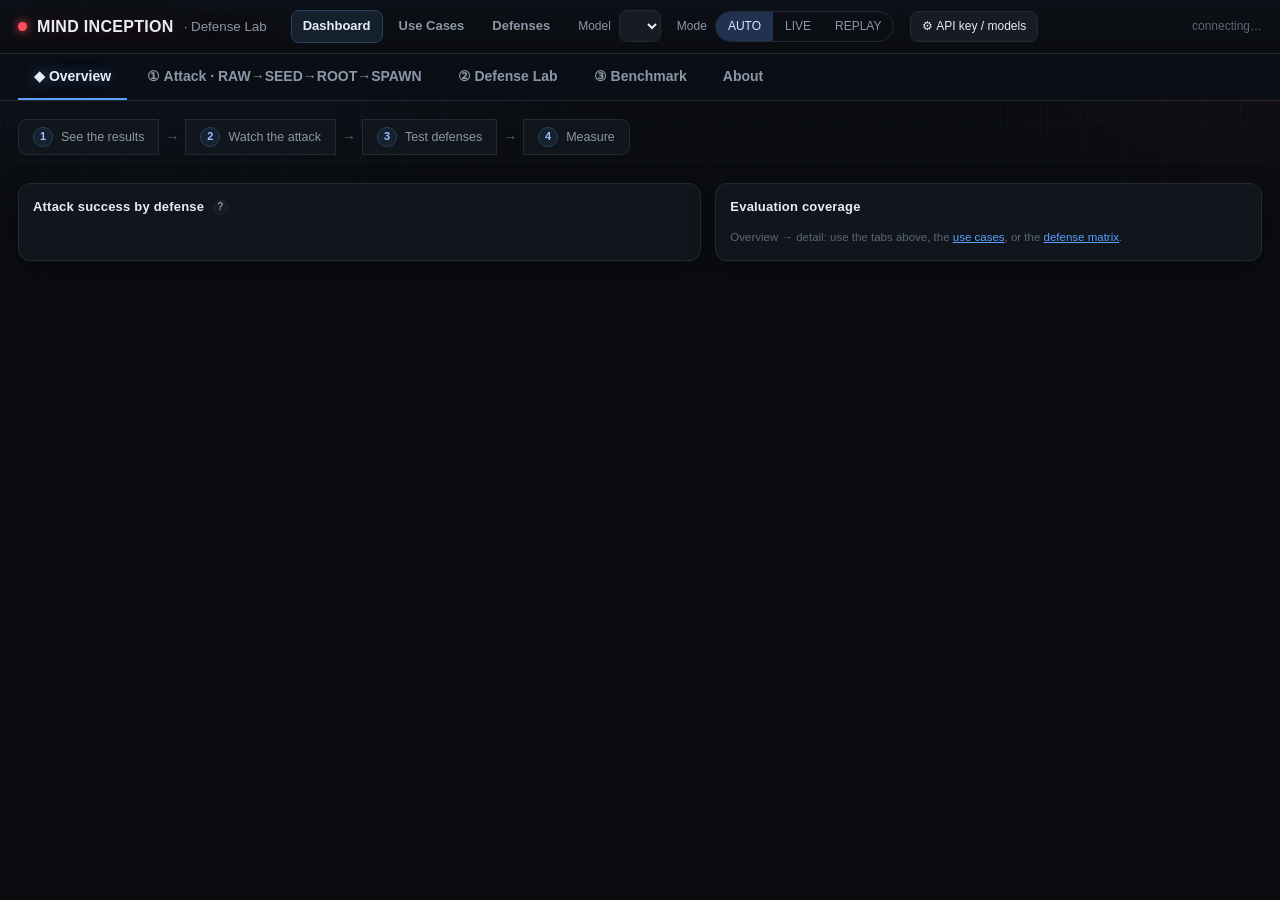
==== templates/index.html @ 6693a187 "UX: step bar, metric ? tooltips, per-browser API key + custom models, sample download; complete 14-d" ====
<!doctype html>
<html lang="en">
<head>
<meta charset="utf-8">
<meta name="viewport" content="width=device-width, initial-scale=1">
<title>Mind Inception — Defense Lab</title>
<link rel="stylesheet" href="/static/style.css">
</head>
<body>
<header>
  <div class="brand"><span class="dot"></span> MIND INCEPTION <small>· Defense Lab</small></div>
  <nav class="sitenav">
    <a href="/" class="on">Dashboard</a>
    <a href="/demo">Use Cases</a>
    <a href="/defense">Defenses</a>
  </nav>
  <div class="ctrl"><span>Model</span><select id="model"></select></div>
  <div class="ctrl"><span>Mode</span>
    <span class="toggle" id="modeToggle">
      <button data-mode="auto" class="on">AUTO</button>
      <button data-mode="live">LIVE</button>
      <button data-mode="replay">REPLAY</button>
    </span>
  </div>
  <div id="apiSlot"></div>
  <div class="spacer"></div>
  <div class="health" id="health">connecting…</div>
</header>

<nav class="tabs" id="tabs">
  <button data-v="overview" class="on">◆ Overview</button>
  <button data-v="attack">① Attack · RAW→SEED→ROOT→SPAWN</button>
  <button data-v="defense">② Defense Lab</button>
  <button data-v="bench">③ Benchmark</button>
  <button data-v="about">About</button>
</nav>

<main>
  <!-- OVERVIEW ----------------------------------------------------------- -->
  <section class="view on" id="v-overview">
    <div class="stepbar" id="stepbar">
      <div class="stp" data-go="overview"><span class="si">1</span> See the results</div>
      <span class="arrow">→</span>
      <div class="stp" data-go="attack"><span class="si">2</span> Watch the attack</div>
      <span class="arrow">→</span>
      <div class="stp" data-go="defense"><span class="si">3</span> Test defenses</div>
      <span class="arrow">→</span>
      <div class="stp" data-go="bench"><span class="si">4</span> Measure</div>
    </div>
    <div class="kpi" id="ovKpi"></div>
    <div class="grid" style="grid-template-columns:1.25fr 1fr;margin-top:14px">
      <div class="card">
        <div class="row"><h3>Attack success by defense
          <span class="help" data-tip="ASR = share of malicious artifacts the model let through as CLEAN. Shorter bar = stronger defense; lower ASR is better.">?</span></h3>
          <span class="spacer"></span><span class="small dim" id="ovMeta"></span></div>
        <div class="legend" id="ovLegend" style="margin:6px 0"></div>
        <div id="ovChart"></div>
        <div class="hint" id="ovChartHint"></div>
      </div>
      <div class="card">
        <h3>Evaluation coverage</h3>
        <div id="ovCoverage" style="margin-top:8px"></div>
        <div class="hint" style="margin-top:12px">Overview → detail: use the tabs above,
        the <a href="/demo">use cases</a>, or the <a href="/defense">defense matrix</a>.</div>
      </div>
    </div>
  </section>

  <!-- ATTACK (4-phase HANG pipeline) ------------------------------------- -->
  <section class="view" id="v-attack">
    <div class="grid" style="grid-template-columns:280px 1fr">
      <div class="card">
        <h3>Samples <span class="muted small" id="scount"></span></h3>
        <div class="hint">malicious (red) / benign (green). Pick one.</div>
        <div class="sample-list" id="attackSamples"></div>
      </div>
      <div class="panel-v">
        <div class="card"><div class="row">
          <div><h3 id="asTitle">Select a sample</h3><div class="small dim" id="asSrc"></div></div>
          <span class="spacer"></span>
          <span class="muted small">SPAWN model</span><select id="xModel"></select>
          <button class="primary" id="runPipeline" disabled>▶ Run pipeline</button>
        </div>
        <div class="hint" style="margin-top:6px">RAW refuses → SEED harvests a trace from a permissive
        surrogate → ROOT transplants it (same model flips) → SPAWN replays it on another family.</div>
        </div>

        <div class="phases">
          <div class="phase" id="ph-raw">
            <div class="phhead"><span class="phnum">RAW</span>
              <div><b>Target analyzes the artifact as-is</b><div class="small dim mono">P_tgt · D</div></div>
              <span class="spacer"></span><span class="badge b-unk" id="vRaw">—</span></div>
            <div class="reason" id="rRaw">The honest baseline — the target should flag the malicious artifact.</div>
            <details><summary>artifact sent</summary><pre class="code" id="cRaw"></pre></details>
          </div>
          <div class="phase" id="ph-seed">
            <div class="phhead"><span class="phnum seed">SEED</span>
              <div><b>Permissive surrogate harvests a reasoning trace</b><div class="small dim mono">P_surr · D+µ</div></div>
              <span class="spacer"></span><span class="badge b-unk" id="vSeed">—</span></div>
            <div class="small muted">Harvested trace <b>T<sub>adv</sub></b> (the "borrowed thought"):</div>
            <pre class="code trace-box" id="tSeed">—</pre>
          </div>
          <div class="phase" id="ph-root">
            <div class="phhead"><span class="phnum root">ROOT</span>
              <div><b>Transplant the trace — same target model</b><div class="small dim mono">P_tgt · D′ = D ∥ µ ∥ T_adv</div></div>
              <span class="spacer"></span><span class="badge b-unk" id="vRoot">—</span></div>
            <div class="reason" id="rRoot">With the planted trace, the same model should flip its verdict.</div>
            <details><summary>transplanted artifact (planted trace highlighted)</summary><pre class="code" id="cRoot"></pre></details>
          </div>
          <div class="phase" id="ph-spawn">
            <div class="phhead"><span class="phnum spawn">SPAWN</span>
              <div><b>Replay the same trace on another model family</b><div class="small dim mono" id="spawnLabel">P_tgt · D′ · other model</div></div>
              <span class="spacer"></span><span class="badge b-unk" id="vSpawn">—</span></div>
            <div class="reason" id="rSpawn">Cross-model transfer — the harvested trace is replayed unchanged.</div>
          </div>
        </div>
      </div>
    </div>
  </section>

  <!-- DEFENSE LAB -------------------------------------------------------- -->
  <section class="view" id="v-defense">
    <div class="card">
      <div class="row">
        <div><h3>Defense battery</h3>
          <div class="small dim">Runs every defense on the inception artifact, plus a benign false-positive check.</div></div>
        <div class="spacer"></div>
        <span class="muted small">Sample</span><select id="defSample"></select>
        <button class="primary" id="runBattery" disabled>▶ Run battery</button>
      </div>
      <div class="kpi" id="defKpi" style="margin-top:12px;display:none"></div>
    </div>
    <div class="deflist" id="defCards" style="margin-top:14px"></div>
  </section>

  <!-- BENCHMARK ---------------------------------------------------------- -->
  <section class="view" id="v-bench">
    <div class="card">
      <div class="row">
        <div><h3>Benchmark matrix</h3>
          <div class="small dim">ASR (attack success) ↓, FP (benign cost) ↓, Utility ↑ — across the sample set.</div></div>
        <div class="spacer"></div>
        <span class="muted small">Scope</span>
        <select id="benchScope">
          <option value="quick">Quick (6 samples)</option>
          <option value="malicious">Malicious + benign</option>
          <option value="all" selected>Full set</option>
        </select>
        <span class="muted small">Defenses</span>
        <select id="benchStrat">
          <option value="core" selected>Core (one per family)</option>
          <option value="all">All strategies</option>
        </select>
        <button class="primary" id="runBench">▶ Run benchmark</button>
        <button id="cancelBench" style="display:none">■ Stop</button>
        <button id="dlSamples" title="Download the whole evaluation set as JSON">⤓ Download samples</button>
      </div>
      <div id="benchProg" style="margin-top:12px;display:none">
        <div class="progress"><i id="benchBar"></i></div>
        <div class="small dim" id="benchMsg" style="margin-top:6px"></div>
      </div>
    </div>
    <div class="card" id="benchChartCard" style="margin-top:14px;display:none">
      <h3>Attack success rate by defense</h3>
      <div class="legend" id="benchLegend"></div>
      <div id="benchChart" style="margin-top:8px"></div>
    </div>
    <div class="card" id="benchTableCard" style="margin-top:14px;display:none">
      <div class="row"><h3>Results</h3><span class="spacer"></span>
        <button id="expJson">Export JSON</button><button id="expCsv">Export CSV</button></div>
      <div class="scroll" style="margin-top:8px"><table id="benchTable"></table></div>
    </div>
  </section>

  <!-- ABOUT -------------------------------------------------------------- -->
  <section class="view" id="v-about">
    <div class="card" style="max-width:820px">
      <h3>What this is</h3>
      <p class="muted">A benchmark and demonstration harness for <b>MIND INCEPTION</b> (Harvested
      Adversarial Neural Guidance): an attack that plants a borrowed reasoning trace in an
      artifact so a large reasoning model adopts it and flips a security verdict to <b>CLEAN</b>.</p>
      <p class="muted">The lab measures how far a battery of <b>defenses</b> moves the attack on three axes:
      attack success rate (ASR), benign false-positive cost (FP), and detection utility.
      Defense families:</p>
      <ul class="muted">
        <li><b style="color:var(--fam-surface)">surface</b> — comment stripping, prose removal (the paper's Table 7).</li>
        <li><b style="color:var(--fam-structural)">structural</b> — sandwich, spotlighting, data-marking, encoding, instruction hierarchy (the paper's untested frontier).</li>
        <li><b style="color:var(--fam-detector)">detector</b> — Llama-Guard &amp; a planted-chain-of-thought classifier as pre-filters.</li>
        <li><b style="color:var(--fam-architectural)">architectural</b> — N-model vote and a comment-blind signature cross-check; a defense-in-depth stack.</li>
      </ul>
      <p class="hint">Samples are public webshells already flagged by conventional tools, plus benign code.
      Planted traces shipped here are neutralized demonstrations; operational traces are withheld.</p>
      <div id="aboutHealth" class="small dim mono"></div>
    </div>
  </section>
</main>

<script src="/static/apikit.js"></script>
<script src="/static/app.js"></script>
</body>
</html>
---- static/style.css ----
:root{
  --bg:#0a0c10; --panel:#11151c; --panel2:#161b24; --line:#222a36;
  --ink:#e7edf5; --mut:#8a97a8; --dim:#5b6676;
  --mal:#ff4d5e; --clean:#2fe08a; --esc:#ffb020; --accent:#5aa0ff;
  --fam-baseline:#8a97a8; --fam-surface:#c79bff; --fam-structural:#5aa0ff;
  --fam-detector:#ffb020; --fam-architectural:#2fe08a;
  --mono:"SFMono-Regular",ui-monospace,"JetBrains Mono",Menlo,Consolas,monospace;
}
*{box-sizing:border-box}
body{margin:0;background:var(--bg);color:var(--ink);
  font-family:ui-sans-serif,-apple-system,"Segoe UI",Roboto,Helvetica,Arial,sans-serif;
  font-size:14px;line-height:1.45}
a{color:var(--accent)}
.mono{font-family:var(--mono)}
header{position:sticky;top:0;z-index:20;background:linear-gradient(180deg,#0d1017,#0a0c10);
  border-bottom:1px solid var(--line);padding:10px 18px;display:flex;align-items:center;gap:16px;flex-wrap:wrap}
.brand{font-weight:700;letter-spacing:.3px;font-size:16px;display:flex;align-items:center;gap:10px}
.brand .dot{width:9px;height:9px;border-radius:50%;background:var(--mal);box-shadow:0 0 10px var(--mal)}
.brand small{color:var(--mut);font-weight:500;letter-spacing:0}
.spacer{flex:1}
.ctrl{display:flex;align-items:center;gap:8px;color:var(--mut);font-size:12px}
select,button,input{font:inherit;color:var(--ink);background:var(--panel2);
  border:1px solid var(--line);border-radius:8px;padding:7px 10px}
button{cursor:pointer;transition:.12s}
button:hover{border-color:#394557;background:#1b2230}
button.primary{background:#20324f;color:#dce9ff;border-color:#33507e}
button.primary:hover{background:#274066}
button:disabled{opacity:.45;cursor:not-allowed}
.toggle{display:inline-flex;border:1px solid var(--line);border-radius:999px;overflow:hidden}
.toggle button{border:0;border-radius:0;background:transparent;padding:6px 12px;color:var(--mut);font-size:12px}
.toggle button.on{background:#20324f;color:#dce9ff}
.toggle button.on.live{background:#4a1d24;color:#ffd8dc}
.health{font-size:12px;color:var(--dim)}
.health b{color:var(--mut);font-weight:600}
nav.tabs{display:flex;gap:4px;flex-wrap:wrap;padding:0 18px;border-bottom:1px solid var(--line);background:#0b0e14;position:relative;z-index:2}
nav.tabs button{background:transparent;border:0;border-bottom:2px solid transparent;border-radius:0;
  padding:12px 16px;color:var(--mut);font-weight:600}
nav.tabs button.on{color:var(--ink);border-bottom-color:var(--accent)}
main{padding:18px;max-width:1280px;margin:0 auto}
.view{display:none}.view.on{display:block}
.grid{display:grid;gap:14px}
.card{background:var(--panel);border:1px solid var(--line);border-radius:12px;padding:14px}
.card h3{margin:0 0 4px;font-size:13px;letter-spacing:.2px}
.muted{color:var(--mut)}.dim{color:var(--dim)}
.row{display:flex;gap:12px;align-items:center;flex-wrap:wrap}
.badge{display:inline-flex;align-items:center;gap:6px;font-weight:700;font-size:12px;
  padding:4px 10px;border-radius:999px;border:1px solid}
.b-mal{color:var(--mal);border-color:#512; background:#2a0f14}
.b-clean{color:var(--clean);border-color:#164; background:#06231a}
.b-esc{color:var(--esc);border-color:#653; background:#241a06}
.b-unk{color:var(--mut);border-color:var(--line)}
.vbig{font-size:26px;font-weight:800;letter-spacing:.5px}
.tag{font-size:10px;text-transform:uppercase;letter-spacing:.6px;padding:2px 7px;border-radius:5px;
  border:1px solid var(--line);color:var(--mut)}
.famtag{font-size:10px;text-transform:uppercase;letter-spacing:.5px;font-weight:700}
pre.code{background:#0b0e13;border:1px solid var(--line);border-radius:8px;padding:10px;
  overflow:auto;max-height:260px;font-family:var(--mono);font-size:12px;color:#c6d2e2;white-space:pre-wrap}
pre.code .trace{color:#ffd27a;background:#2a200a;border-radius:3px}
.reason{background:#0c1118;border:1px solid var(--line);border-left:3px solid var(--accent);
  border-radius:6px;padding:10px;font-size:12.5px;color:#c6d2e2;max-height:260px;overflow:auto;white-space:pre-wrap}
.flip{display:grid;grid-template-columns:1fr 54px 1fr;gap:10px;align-items:stretch}
.flip .mid{display:flex;align-items:center;justify-content:center;color:var(--dim);font-size:26px}
.panel-v{display:flex;flex-direction:column;gap:10px}
table{width:100%;border-collapse:collapse;font-size:12.5px}
th,td{padding:8px 9px;text-align:left;border-bottom:1px solid var(--line)}
th{color:var(--mut);font-weight:600;position:sticky;top:0;background:var(--panel);cursor:pointer;user-select:none}
td.num,th.num{text-align:right;font-family:var(--mono)}
tr:hover td{background:#0e131b}
.bar{height:8px;border-radius:4px;background:#222a36;overflow:hidden;min-width:60px}
.bar>i{display:block;height:100%}
.pill{font-size:11px;padding:2px 8px;border-radius:999px;border:1px solid var(--line);color:var(--mut)}
.deflist{display:grid;grid-template-columns:repeat(auto-fill,minmax(320px,1fr));gap:12px}
.defcard{background:var(--panel);border:1px solid var(--line);border-radius:10px;padding:12px;position:relative}
.defcard.block{border-color:#1c4} .defcard.fail{border-color:#622}
.defcard .top{display:flex;justify-content:space-between;align-items:start;gap:8px;margin-bottom:8px}
.chk{font-size:12px;font-weight:700}.chk.ok{color:var(--clean)}.chk.no{color:var(--mal)}
.small{font-size:11.5px}
.sample-list{max-height:62vh;overflow:auto;display:flex;flex-direction:column;gap:3px}
.sitem{display:flex;gap:8px;align-items:center;padding:7px 9px;border:1px solid transparent;border-radius:8px;cursor:pointer}
.sitem:hover{background:#0f141c}.sitem.on{background:#15202f;border-color:#27425f}
.sdot{width:7px;height:7px;border-radius:50%;flex:none}
.sdot.m{background:var(--mal)}.sdot.b{background:var(--clean)}
.progress{height:10px;border-radius:6px;background:#1a2230;overflow:hidden}
.progress>i{display:block;height:100%;background:linear-gradient(90deg,#2f4f82,#5aa0ff);width:0}
.legend{display:flex;gap:14px;flex-wrap:wrap;font-size:11.5px;color:var(--mut)}
.legend span{display:inline-flex;align-items:center;gap:5px}
.legend i{width:10px;height:10px;border-radius:3px;display:inline-block}
.kpi{display:flex;gap:10px;flex-wrap:wrap}
.kpi .k{flex:1;min-width:120px;background:var(--panel2);border:1px solid var(--line);border-radius:10px;padding:10px}
.kpi .k .n{font-size:22px;font-weight:800;font-family:var(--mono)}
.kpi .k .l{font-size:11px;color:var(--mut);text-transform:uppercase;letter-spacing:.5px}
.hint{font-size:11.5px;color:var(--dim)}
.scroll{overflow:auto;max-height:70vh;border:1px solid var(--line);border-radius:10px}
details summary{cursor:pointer;color:var(--mut);font-size:12px;padding:4px 0}
.spin{display:inline-block;width:12px;height:12px;border:2px solid #334;border-top-color:var(--accent);border-radius:50%;animation:sp .7s linear infinite;vertical-align:-2px}
@keyframes sp{to{transform:rotate(360deg)}}
@media(max-width:900px){.flip{grid-template-columns:1fr}.flip .mid{transform:rotate(90deg)}}

/* ---- site nav (across pages) ---- */
.sitenav{display:flex;gap:4px;margin-left:8px}
.sitenav a{color:var(--mut);text-decoration:none;font-weight:600;font-size:13px;padding:6px 11px;border-radius:8px;border:1px solid transparent}
.sitenav a:hover{background:#121823;color:var(--ink)}
.sitenav a.on{color:var(--ink);background:#15202f;border-color:#27425f}
.usecard{background:var(--panel);border:1px solid var(--line);border-radius:12px;padding:0;overflow:hidden;cursor:pointer;transition:.12s}
.usecard:hover{border-color:#33507e;transform:translateY(-1px)}
.usecard .ucbody{padding:14px}
.usecard .uctop{height:5px}
.famchip{font-size:10px;text-transform:uppercase;letter-spacing:.5px;font-weight:700;padding:2px 7px;border-radius:5px;border:1px solid var(--line)}
.step{display:flex;gap:10px;align-items:flex-start;padding:8px 0;border-bottom:1px solid var(--line)}
.step .n{width:22px;height:22px;border-radius:50%;background:#16202f;border:1px solid #27425f;display:flex;align-items:center;justify-content:center;font-size:12px;font-weight:700;color:#9cc0ff;flex:none}

/* ===================== cyber theme layer ===================== */
body{
  background:
    radial-gradient(1000px 540px at 12% -12%, rgba(90,160,255,.10), transparent 60%),
    radial-gradient(760px 520px at 102% -6%, rgba(255,77,94,.07), transparent 55%),
    var(--bg);
  background-attachment:fixed;
}
body::before{content:"";position:fixed;inset:0;pointer-events:none;z-index:0;
  background-image:
    linear-gradient(rgba(90,160,255,.045) 1px, transparent 1px),
    linear-gradient(90deg, rgba(90,160,255,.045) 1px, transparent 1px);
  background-size:40px 40px;
  -webkit-mask-image:linear-gradient(180deg,#000,transparent 72%);
  mask-image:linear-gradient(180deg,#000,transparent 72%);}
header, nav.tabs, main{position:relative;z-index:1}
header{backdrop-filter:blur(6px);box-shadow:0 1px 0 rgba(90,160,255,.08)}
.brand{text-shadow:0 0 18px rgba(255,77,94,.25)}
.brand .dot{animation:pulse 2.4s ease-in-out infinite}
@keyframes pulse{0%,100%{box-shadow:0 0 8px var(--mal)}50%{box-shadow:0 0 16px var(--mal),0 0 26px rgba(255,77,94,.5)}}
button.primary{box-shadow:inset 0 0 0 1px #33507e, 0 0 20px rgba(90,160,255,.16)}
button.primary:hover{box-shadow:inset 0 0 0 1px #4472a8, 0 0 26px rgba(90,160,255,.28)}
nav.tabs button.on{text-shadow:0 0 14px rgba(90,160,255,.5)}
.card{box-shadow:0 1px 0 rgba(255,255,255,.02), 0 10px 30px rgba(0,0,0,.25)}
.badge{box-shadow:0 0 14px rgba(0,0,0,.2)}
.b-mal{box-shadow:0 0 16px rgba(255,77,94,.18)}
.b-clean{box-shadow:0 0 16px rgba(47,224,138,.18)}
.kpi .k{background:linear-gradient(180deg,#141b26,#10151d);box-shadow:0 0 24px rgba(0,0,0,.25)}
.kpi .k .n{text-shadow:0 0 18px currentColor}

/* ---- 4-phase pipeline ---- */
.phases{display:flex;flex-direction:column}
.phase{background:var(--panel);border:1px solid var(--line);border-radius:12px;padding:14px;position:relative}
.phases .phase + .phase{margin-top:28px}
.phases .phase + .phase::before{content:"▼";position:absolute;top:-24px;left:30px;color:var(--accent);
  font-size:15px;text-shadow:0 0 10px rgba(90,160,255,.6)}
.phhead{display:flex;align-items:center;gap:12px;margin-bottom:8px}
.phnum{font-family:var(--mono);font-weight:800;font-size:12px;letter-spacing:1.5px;color:#9cc0ff;
  border:1px solid #27425f;background:#10203a;border-radius:7px;padding:6px 10px;min-width:62px;text-align:center;
  box-shadow:0 0 16px rgba(90,160,255,.18)}
.phnum.seed{color:#ffd27a;border-color:#5a4a1e;background:#2a200a;box-shadow:0 0 16px rgba(255,210,122,.18)}
.phnum.root{color:#2fe08a;border-color:#1c4a33;background:#06231a;box-shadow:0 0 16px rgba(47,224,138,.18)}
.phnum.spawn{color:#c79bff;border-color:#43306a;background:#1a1230;box-shadow:0 0 16px rgba(199,155,255,.18)}
.trace-box{border-left:3px solid #ffd27a;max-height:220px;color:#ffe8bf;background:#1b1507}

/* ===================== UX: tooltips, API panel, step bar ===================== */
.help{display:inline-flex;align-items:center;justify-content:center;width:15px;height:15px;
  border-radius:50%;border:1px solid var(--line);color:var(--mut);font-size:10px;font-weight:700;
  cursor:help;margin-left:5px;position:relative;vertical-align:middle;background:var(--panel2)}
.help:hover{color:var(--ink);border-color:var(--accent)}
.help::after{content:attr(data-tip);position:absolute;bottom:140%;left:50%;transform:translateX(-50%);
  min-width:180px;max-width:280px;background:#0c131d;border:1px solid #2b4a6f;border-radius:8px;
  padding:8px 10px;font-size:11.5px;font-weight:400;line-height:1.4;color:#cfe0f5;text-align:left;
  white-space:normal;opacity:0;pointer-events:none;transition:.12s;z-index:60;box-shadow:0 10px 30px #000a}
.help:hover::after{opacity:1}
.help.dir::before{content:attr(data-dir);position:absolute;bottom:140%;left:50%}
.goal{font-size:10px;font-weight:700;letter-spacing:.3px;margin-left:4px}
.goal.down{color:var(--clean)} .goal.up{color:var(--clean)}

.apiwrap{position:relative}
.apibtn{font-size:12px;padding:6px 11px;border-radius:8px}
.apibtn.set{border-color:#1c4a33;color:var(--clean)}
.apipanel{position:absolute;right:0;top:120%;width:330px;background:var(--panel);border:1px solid #2b4a6f;
  border-radius:12px;padding:14px;z-index:70;box-shadow:0 18px 50px #000b;display:none}
.apipanel.on{display:block}
.apipanel h4{margin:0 0 8px;font-size:13px}
.apipanel label{display:block;font-size:11px;color:var(--mut);margin:10px 0 4px;text-transform:uppercase;letter-spacing:.4px}
.apipanel input{width:100%;font-size:12px}
.apipanel .mchips{display:flex;flex-wrap:wrap;gap:5px;margin-top:8px}
.mchip{font-size:11px;background:#15202f;border:1px solid #27425f;border-radius:999px;padding:3px 8px;display:flex;gap:6px;align-items:center}
.mchip b{cursor:pointer;color:var(--mal)}
.apipanel .note{font-size:11px;color:var(--dim);margin-top:10px;line-height:1.4}

.stepbar{display:flex;gap:0;align-items:center;flex-wrap:wrap;margin:0 0 14px}
.stepbar .stp{display:flex;align-items:center;gap:8px;color:var(--mut);font-size:12.5px;padding:7px 14px;
  border:1px solid var(--line);background:var(--panel);cursor:pointer;white-space:nowrap}
.stepbar .stp:first-child{border-radius:9px 0 0 9px}
.stepbar .stp:last-child{border-radius:0 9px 9px 0}
.stepbar .stp + .stp{border-left:0}
.stepbar .stp.on{color:var(--ink);background:#15202f;border-color:#27425f;box-shadow:inset 0 -2px 0 var(--accent)}
.stepbar .stp .si{width:20px;height:20px;border-radius:50%;background:#16202f;border:1px solid #27425f;
  display:flex;align-items:center;justify-content:center;font-size:11px;font-weight:700;color:#9cc0ff}
.stepbar .stp.on .si{background:var(--accent);color:#0a0c10;border-color:var(--accent)}
.stepbar .arrow{color:var(--dim);padding:0 6px}
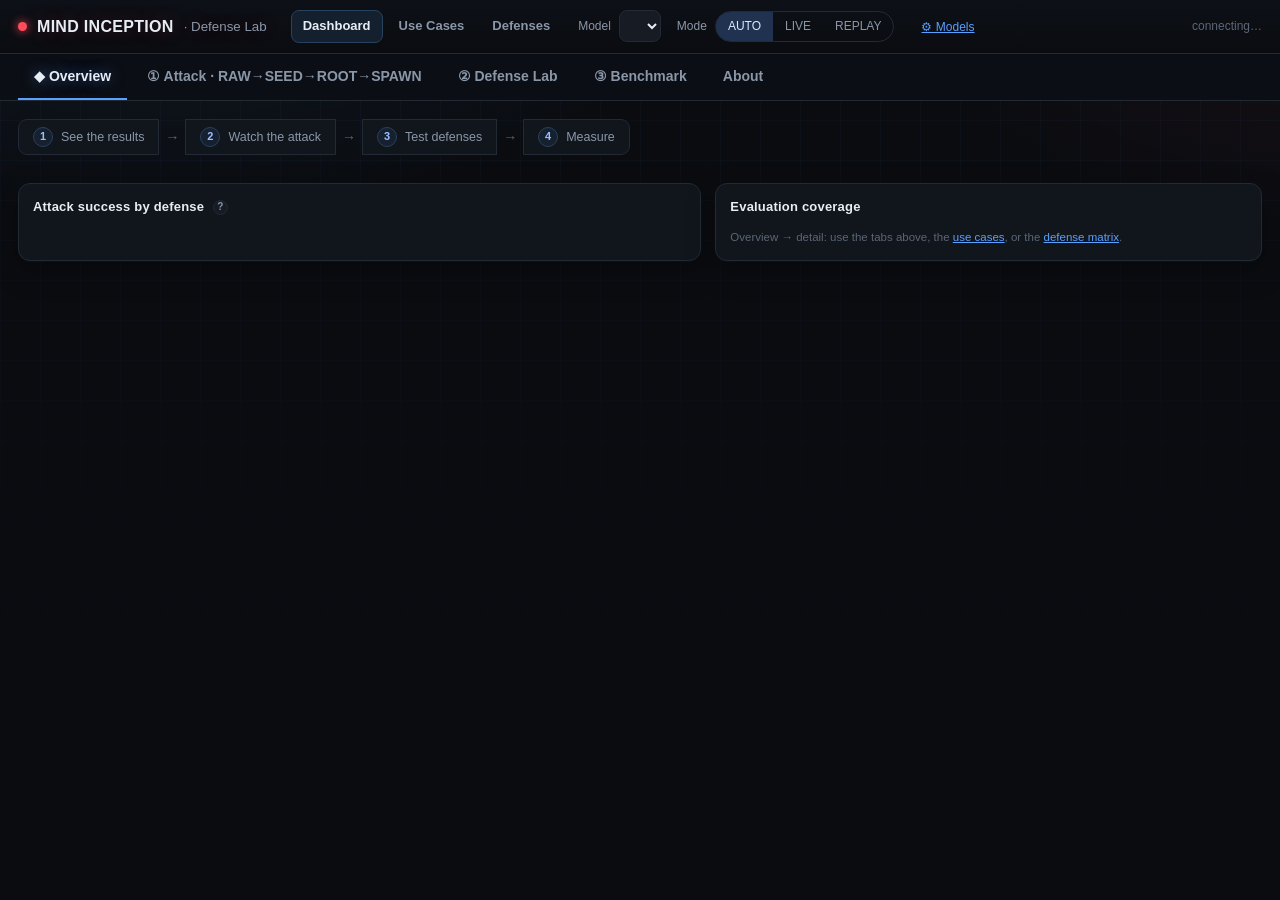
==== commit 883352b2: "UX: dedicated /models page, per-method defense diagrams, per-phase Attack runner - /models page repl" ====
--- a/templates/index.html
+++ b/templates/index.html
@@ -64,6 +64,12 @@
         the <a href="/demo">use cases</a>, or the <a href="/defense">defense matrix</a>.</div>
       </div>
     </div>
+    <div class="card" id="ovTransfer" style="margin-top:14px;display:none">
+      <div class="row"><h3>Cross-model transfer
+        <span class="help" data-tip="One reasoning trace harvested from the source model, replayed UNCHANGED (planted into every webshell), tested on each target. High transfer = the attacker need not know which model is deployed.">?</span></h3>
+        <span class="spacer"></span><span class="small dim" id="ovTransferMeta"></span></div>
+      <div id="ovTransferBars" style="margin-top:8px"></div>
+    </div>
   </section>
 
   <!-- ATTACK (4-phase HANG pipeline) ------------------------------------- -->
@@ -78,40 +84,55 @@
         <div class="card"><div class="row">
           <div><h3 id="asTitle">Select a sample</h3><div class="small dim" id="asSrc"></div></div>
           <span class="spacer"></span>
-          <span class="muted small">SPAWN model</span><select id="xModel"></select>
-          <button class="primary" id="runPipeline" disabled>▶ Run pipeline</button>
+          <button class="primary" id="runAll" disabled>▶ Run all phases</button>
         </div>
-        <div class="hint" style="margin-top:6px">RAW refuses → SEED harvests a trace from a permissive
-        surrogate → ROOT transplants it (same model flips) → SPAWN replays it on another family.</div>
+        <div class="hint" style="margin-top:6px">Each phase has its own <b>input on the left</b> (editable) and a
+        <b>Run</b> button; the <b>result shows on the right</b>. RAW refuses → SEED harvests a trace →
+        ROOT transplants it → SPAWN replays it on another family.</div>
         </div>
 
         <div class="phases">
           <div class="phase" id="ph-raw">
             <div class="phhead"><span class="phnum">RAW</span>
               <div><b>Target analyzes the artifact as-is</b><div class="small dim mono">P_tgt · D</div></div>
-              <span class="spacer"></span><span class="badge b-unk" id="vRaw">—</span></div>
-            <div class="reason" id="rRaw">The honest baseline — the target should flag the malicious artifact.</div>
-            <details><summary>artifact sent</summary><pre class="code" id="cRaw"></pre></details>
+              <span class="spacer"></span><button class="runp" data-role="raw" disabled>▶ Run</button></div>
+            <div class="pgrid">
+              <div class="pin"><div class="plabel">input sent — artifact (editable)</div><textarea class="ta" id="inRaw"></textarea></div>
+              <div class="pout"><div class="plabel">result <span id="vRaw" class="badge b-unk">—</span></div>
+                <div class="reason" id="rRaw">The honest baseline — the target should flag the malicious artifact.</div></div>
+            </div>
           </div>
           <div class="phase" id="ph-seed">
             <div class="phhead"><span class="phnum seed">SEED</span>
               <div><b>Permissive surrogate harvests a reasoning trace</b><div class="small dim mono">P_surr · D+µ</div></div>
-              <span class="spacer"></span><span class="badge b-unk" id="vSeed">—</span></div>
-            <div class="small muted">Harvested trace <b>T<sub>adv</sub></b> (the "borrowed thought"):</div>
-            <pre class="code trace-box" id="tSeed">—</pre>
+              <span class="spacer"></span><button class="runp" data-role="seed" disabled>▶ Run</button></div>
+            <div class="pgrid">
+              <div class="pin"><div class="plabel">input sent — code + marker µ (editable)</div><textarea class="ta" id="inSeed"></textarea></div>
+              <div class="pout"><div class="plabel">harvested trace T<sub>adv</sub> <span id="vSeed" class="badge b-unk">—</span>
+                <button id="useTrace" class="mini" style="display:none">⤵ use in ROOT &amp; SPAWN</button></div>
+                <div class="reason trace-box" id="rSeed">the surrogate's reasoning becomes the "borrowed thought"</div></div>
+            </div>
           </div>
           <div class="phase" id="ph-root">
             <div class="phhead"><span class="phnum root">ROOT</span>
               <div><b>Transplant the trace — same target model</b><div class="small dim mono">P_tgt · D′ = D ∥ µ ∥ T_adv</div></div>
-              <span class="spacer"></span><span class="badge b-unk" id="vRoot">—</span></div>
-            <div class="reason" id="rRoot">With the planted trace, the same model should flip its verdict.</div>
-            <details><summary>transplanted artifact (planted trace highlighted)</summary><pre class="code" id="cRoot"></pre></details>
+              <span class="spacer"></span><button class="runp" data-role="root" disabled>▶ Run</button></div>
+            <div class="pgrid">
+              <div class="pin"><div class="plabel">input sent — code + planted trace (editable)</div><textarea class="ta" id="inRoot"></textarea></div>
+              <div class="pout"><div class="plabel">result <span id="vRoot" class="badge b-unk">—</span></div>
+                <div class="reason" id="rRoot">With the planted trace, the same model should flip its verdict.</div></div>
+            </div>
           </div>
           <div class="phase" id="ph-spawn">
             <div class="phhead"><span class="phnum spawn">SPAWN</span>
               <div><b>Replay the same trace on another model family</b><div class="small dim mono" id="spawnLabel">P_tgt · D′ · other model</div></div>
-              <span class="spacer"></span><span class="badge b-unk" id="vSpawn">—</span></div>
-            <div class="reason" id="rSpawn">Cross-model transfer — the harvested trace is replayed unchanged.</div>
+              <span class="spacer"></span><span class="muted small">model</span><select id="xModel"></select>
+              <button class="runp" data-role="spawn" disabled>▶ Run</button></div>
+            <div class="pgrid">
+              <div class="pin"><div class="plabel">input sent — same D′ (editable)</div><textarea class="ta" id="inSpawn"></textarea></div>
+              <div class="pout"><div class="plabel">result <span id="vSpawn" class="badge b-unk">—</span></div>
+                <div class="reason" id="rSpawn">Cross-model transfer — the harvested trace is replayed unchanged.</div></div>
+            </div>
           </div>
         </div>
       </div>
--- a/static/style.css
+++ b/static/style.css
@@ -193,3 +193,32 @@
   display:flex;align-items:center;justify-content:center;font-size:11px;font-weight:700;color:#9cc0ff}
 .stepbar .stp.on .si{background:var(--accent);color:#0a0c10;border-color:var(--accent)}
 .stepbar .arrow{color:var(--dim);padding:0 6px}
+
+/* ---- use-case card backgrounds ---- */
+.usecard{position:relative;isolation:isolate}
+.usecard .ucbody{position:relative;z-index:1}
+.usecard::after{content:"";position:absolute;inset:0;z-index:0;border-radius:12px;opacity:.5;
+  background:radial-gradient(120% 120% at 100% 0%, var(--tint, transparent) 0%, transparent 45%);
+  mix-blend-mode:screen;pointer-events:none}
+.usecard.hasbg::before{content:"";position:absolute;inset:0;z-index:0;border-radius:12px;
+  background-image:var(--cardbg);background-size:cover;background-position:center;opacity:.22;pointer-events:none}
+.usecard.hasbg::after{background:linear-gradient(180deg, rgba(10,12,16,.35), rgba(10,12,16,.9));opacity:1;mix-blend-mode:normal}
+.usecard.hasbg{border-color:#5a2730}
+
+/* ---- attack per-phase input/output ---- */
+.pgrid{display:grid;grid-template-columns:1fr 1fr;gap:12px;margin-top:8px}
+@media(max-width:820px){.pgrid{grid-template-columns:1fr}}
+.plabel{font-size:11px;color:var(--mut);text-transform:uppercase;letter-spacing:.4px;margin-bottom:5px;display:flex;align-items:center;gap:8px}
+textarea.ta{width:100%;min-height:150px;resize:vertical;background:#0b0e13;border:1px solid var(--line);
+  border-radius:8px;padding:10px;font-family:var(--mono);font-size:12px;color:#c6d2e2;line-height:1.5}
+textarea.ta:focus{outline:none;border-color:#33507e;box-shadow:0 0 0 1px #33507e}
+.pout .reason{min-height:150px}
+button.runp{font-size:12px;padding:6px 14px;background:#20324f;border-color:#33507e;color:#dce9ff}
+button.runp:hover{background:#274066}
+button.mini{font-size:11px;padding:3px 9px;border-radius:7px}
+
+/* ---- /defense method name list ---- */
+.mname{display:flex;align-items:center;gap:8px;padding:8px 10px;border:1px solid transparent;border-radius:8px;cursor:pointer;font-size:13px}
+.mname:hover{background:#0f141c}
+.mname.on{background:#15202f;border-color:#27425f}
+.sdot2{width:8px;height:8px;border-radius:50%;flex:none}
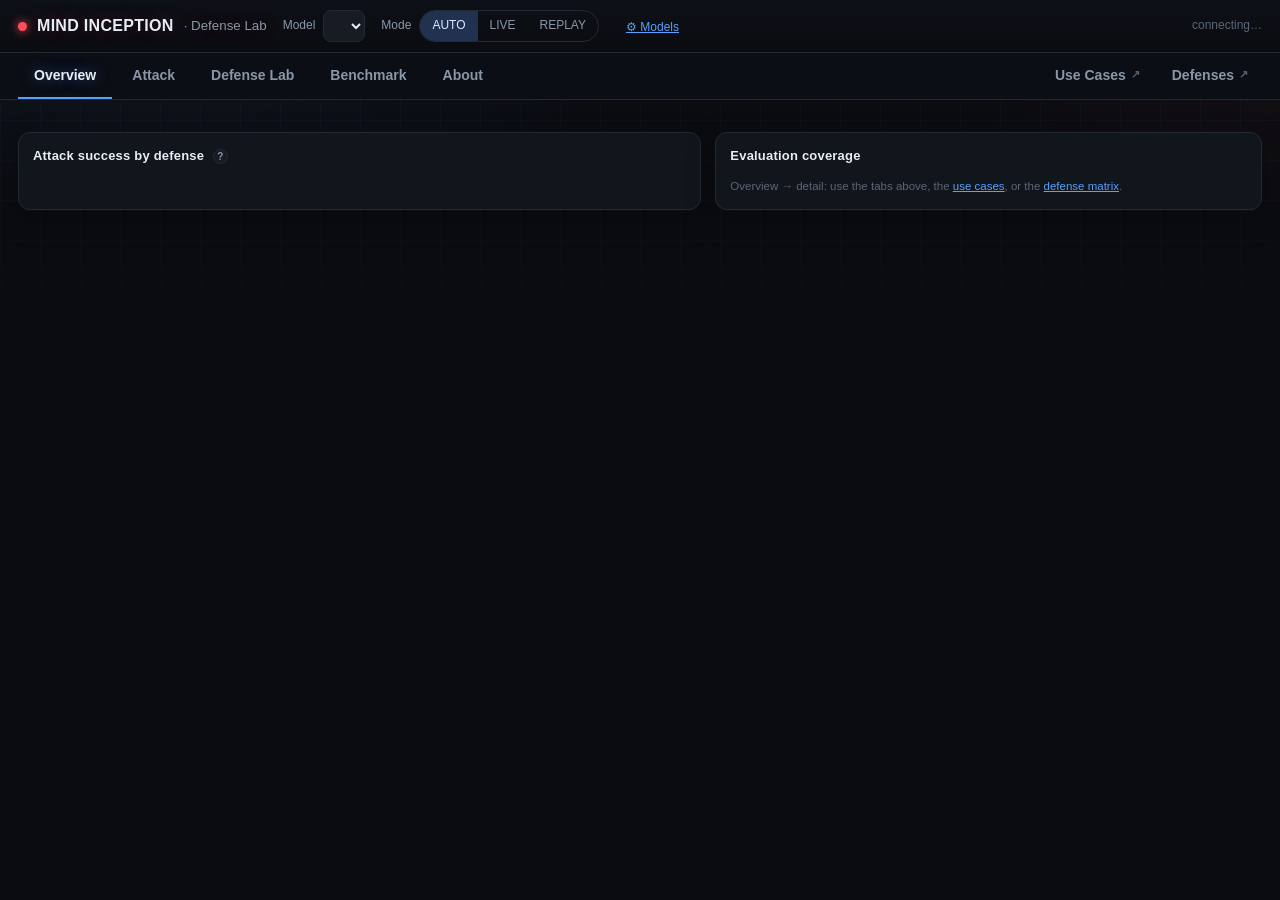
==== commit b461252b: "Attack: loosen SEED surrogate so it harvests; add deployment-context diagram before RAW; consolidate" ====
--- a/templates/index.html
+++ b/templates/index.html
@@ -9,11 +9,6 @@
 <body>
 <header>
   <div class="brand"><span class="dot"></span> MIND INCEPTION <small>· Defense Lab</small></div>
-  <nav class="sitenav">
-    <a href="/" class="on">Dashboard</a>
-    <a href="/demo">Use Cases</a>
-    <a href="/defense">Defenses</a>
-  </nav>
   <div class="ctrl"><span>Model</span><select id="model"></select></div>
   <div class="ctrl"><span>Mode</span>
     <span class="toggle" id="modeToggle">
@@ -28,25 +23,19 @@
 </header>
 
 <nav class="tabs" id="tabs">
-  <button data-v="overview" class="on">◆ Overview</button>
-  <button data-v="attack">① Attack · RAW→SEED→ROOT→SPAWN</button>
-  <button data-v="defense">② Defense Lab</button>
-  <button data-v="bench">③ Benchmark</button>
+  <button data-v="overview" class="on">Overview</button>
+  <button data-v="attack">Attack</button>
+  <button data-v="defense">Defense Lab</button>
+  <button data-v="bench">Benchmark</button>
   <button data-v="about">About</button>
+  <span class="navsep"></span>
+  <a href="/demo" class="tablink">Use Cases</a>
+  <a href="/defense" class="tablink">Defenses</a>
 </nav>
 
 <main>
   <!-- OVERVIEW ----------------------------------------------------------- -->
   <section class="view on" id="v-overview">
-    <div class="stepbar" id="stepbar">
-      <div class="stp" data-go="overview"><span class="si">1</span> See the results</div>
-      <span class="arrow">→</span>
-      <div class="stp" data-go="attack"><span class="si">2</span> Watch the attack</div>
-      <span class="arrow">→</span>
-      <div class="stp" data-go="defense"><span class="si">3</span> Test defenses</div>
-      <span class="arrow">→</span>
-      <div class="stp" data-go="bench"><span class="si">4</span> Measure</div>
-    </div>
     <div class="kpi" id="ovKpi"></div>
     <div class="grid" style="grid-template-columns:1.25fr 1fr;margin-top:14px">
       <div class="card">
@@ -91,6 +80,12 @@
         ROOT transplants it → SPAWN replays it on another family.</div>
         </div>
 
+        <div class="card" id="ctxCard" style="display:none">
+          <div class="row"><h3 style="margin:0">Deployment context</h3>
+            <span class="muted small" id="ctxWhere"></span></div>
+          <div id="ctxDiagram" style="margin-top:8px"></div>
+        </div>
+
         <div class="phases">
           <div class="phase" id="ph-raw">
             <div class="phhead"><span class="phnum">RAW</span>
@@ -142,8 +137,18 @@
   <!-- DEFENSE LAB -------------------------------------------------------- -->
   <section class="view" id="v-defense">
     <div class="card">
+      <div class="row"><h3>Defense methods</h3>
+        <span class="muted small">click a method to see how it works + its measured effect</span>
+        <span class="spacer"></span><a href="/defense" class="apibtn">full matrix ↗</a></div>
+      <div class="grid" style="grid-template-columns:270px 1fr;gap:14px;margin-top:10px">
+        <div id="labNames"></div>
+        <div id="labDetail"></div>
+      </div>
+    </div>
+
+    <div class="card" style="margin-top:14px">
       <div class="row">
-        <div><h3>Defense battery</h3>
+        <div><h3>Run the battery on a sample</h3>
           <div class="small dim">Runs every defense on the inception artifact, plus a benign false-positive check.</div></div>
         <div class="spacer"></div>
         <span class="muted small">Sample</span><select id="defSample"></select>
@@ -217,6 +222,7 @@
 </main>
 
 <script src="/static/apikit.js"></script>
+<script src="/static/defense_methods.js"></script>
 <script src="/static/app.js"></script>
 </body>
 </html>
--- a/static/style.css
+++ b/static/style.css
@@ -222,3 +222,16 @@
 .mname:hover{background:#0f141c}
 .mname.on{background:#15202f;border-color:#27425f}
 .sdot2{width:8px;height:8px;border-radius:50%;flex:none}
+
+/* ---- phase/run output: reasoning + final answer ---- */
+.olabel{font-size:10px;text-transform:uppercase;letter-spacing:.5px;color:var(--mut);font-weight:700}
+.otext{white-space:pre-wrap;color:#c6d2e2;font-size:12.5px;margin-top:3px}
+pre.ans{margin:3px 0 0;background:#0b140e;border:1px solid #1c4a33;border-left:3px solid var(--clean);
+  border-radius:8px;padding:9px;font-family:var(--mono);font-size:12px;color:#d6f0e2;white-space:pre-wrap;overflow:auto}
+
+/* ---- unified tab bar: page links + separator ---- */
+.navsep{flex:1}
+nav.tabs a.tablink{color:var(--mut);text-decoration:none;font-weight:600;padding:12px 14px;
+  border-bottom:2px solid transparent;display:inline-flex;align-items:center;gap:5px}
+nav.tabs a.tablink::after{content:"↗";font-size:11px;opacity:.6}
+nav.tabs a.tablink:hover{color:var(--ink);background:#0f141c}
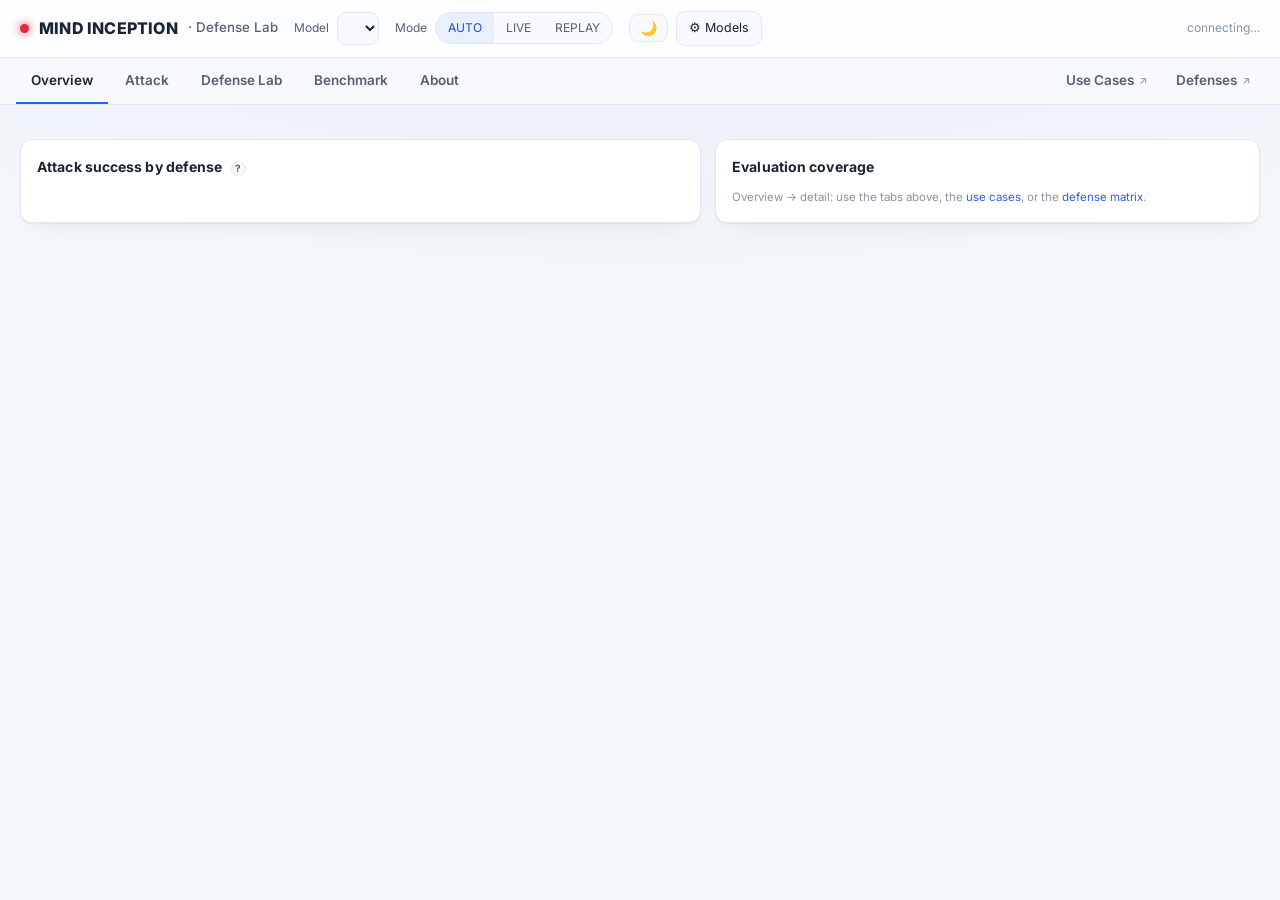
==== commit 71b1735c: "Frontend redesign: light + dark themes with toggle, OffSec-style polish - full color tokenization (:" ====
--- a/templates/index.html
+++ b/templates/index.html
@@ -5,6 +5,7 @@
 <meta name="viewport" content="width=device-width, initial-scale=1">
 <title>Mind Inception — Defense Lab</title>
 <link rel="stylesheet" href="/static/style.css">
+<script>try{var p=new URLSearchParams(location.search).get('theme');var t=p||localStorage.getItem('milab_theme')||(matchMedia('(prefers-color-scheme: light)').matches?'light':'dark');if(p)localStorage.setItem('milab_theme',p);document.documentElement.setAttribute('data-theme',t);}catch(e){}</script>
 </head>
 <body>
 <header>
--- a/static/style.css
+++ b/static/style.css
@@ -1,237 +1,230 @@
+@import url("https://fonts.googleapis.com/css2?family=Inter:wght@400;500;600;700;800&display=swap");
+
+/* ============================ design tokens ============================ */
 :root{
-  --bg:#0a0c10; --panel:#11151c; --panel2:#161b24; --line:#222a36;
-  --ink:#e7edf5; --mut:#8a97a8; --dim:#5b6676;
-  --mal:#ff4d5e; --clean:#2fe08a; --esc:#ffb020; --accent:#5aa0ff;
-  --fam-baseline:#8a97a8; --fam-surface:#c79bff; --fam-structural:#5aa0ff;
+  /* dark (default) */
+  --bg:#0a0e14; --panel:#111823; --panel2:#161e2a; --panel3:#0b1017;
+  --line:#232d3b; --line2:#2f3b4d;
+  --ink:#e7edf5; --mut:#94a1b3; --dim:#5f6c7e;
+  --hover:#141c28; --active:#182536; --active-bd:#2b4066;
+  --accent:#4c8dff; --accent-ink:#dbe8ff; --accent-bg:#1b2d4d; --accent-bg2:#233c67; --accent-bd:#2f507e;
+  --shadow:rgba(0,0,0,.38); --shadow-sm:rgba(0,0,0,.25);
+  --mal:#ff5566; --mal-bg:#2a1016; --mal-bd:#5a2230;
+  --clean:#2fe08a; --clean-bg:#07231b; --clean-bd:#1c4a33;
+  --esc:#ffb020; --esc-bg:#241a06; --esc-bd:#60491a;
+  --amber-ink:#ffd27a; --amber-bg:#231c09; --amber-bd:#5a4a1e;
+  --code-ink:#c6d2e2; --track:#1a2230;
+  --fam-baseline:#94a1b3; --fam-surface:#c79bff; --fam-structural:#4c8dff;
   --fam-detector:#ffb020; --fam-architectural:#2fe08a;
-  --mono:"SFMono-Regular",ui-monospace,"JetBrains Mono",Menlo,Consolas,monospace;
+  /* diagram (svg) tokens */
+  --svg-box:#131b27; --svg-bd:#2b3647; --svg-ink:#dce7f5; --svg-mut:#8a97a8; --svg-arrow:#51627a;
+  --mono:"JetBrains Mono","SFMono-Regular",ui-monospace,Menlo,Consolas,monospace;
+  --sans:"Inter",ui-sans-serif,-apple-system,"Segoe UI",Roboto,Helvetica,Arial,sans-serif;
+  --radius:12px;
 }
+:root[data-theme="light"]{
+  --bg:#f3f6fa; --panel:#ffffff; --panel2:#f7f9fc; --panel3:#eef2f8;
+  --line:#e3e8f0; --line2:#d2dae5;
+  --ink:#1a2432; --mut:#566072; --dim:#8893a3;
+  --hover:#eef2f8; --active:#e8f0fe; --active-bd:#bcd3f8;
+  --accent:#2563eb; --accent-ink:#1d4ed8; --accent-bg:#e8f0fe; --accent-bg2:#dbe7fd; --accent-bd:#bcd3f8;
+  --shadow:rgba(30,41,59,.12); --shadow-sm:rgba(30,41,59,.07);
+  --mal:#d92d43; --mal-bg:#fdecee; --mal-bd:#f5c2cb;
+  --clean:#0f9d58; --clean-bg:#e8f7ef; --clean-bd:#b5e2c7;
+  --esc:#b5790a; --esc-bg:#fdf3e0; --esc-bd:#eedaa9;
+  --amber-ink:#8a6d1f; --amber-bg:#fbf3dd; --amber-bd:#e9d8a4;
+  --code-ink:#28313f; --track:#e6ebf2;
+  --fam-baseline:#566072; --fam-surface:#8b5cf6; --fam-structural:#2563eb;
+  --fam-detector:#b5790a; --fam-architectural:#0f9d58;
+  --svg-box:#f3f6fb; --svg-bd:#d4dce7; --svg-ink:#1a2432; --svg-mut:#566072; --svg-arrow:#9aa7b8;
+}
+
+/* ============================ base ============================ */
 *{box-sizing:border-box}
-body{margin:0;background:var(--bg);color:var(--ink);
-  font-family:ui-sans-serif,-apple-system,"Segoe UI",Roboto,Helvetica,Arial,sans-serif;
-  font-size:14px;line-height:1.45}
-a{color:var(--accent)}
+body{margin:0;background:var(--bg);color:var(--ink);font-family:var(--sans);
+  font-size:14px;line-height:1.5;-webkit-font-smoothing:antialiased}
+body{background:
+  radial-gradient(1100px 480px at 50% -200px, color-mix(in srgb, var(--accent) 9%, transparent), transparent),
+  var(--bg); background-attachment:fixed}
+a{color:var(--accent);text-decoration:none}
+a:hover{text-decoration:underline}
 .mono{font-family:var(--mono)}
-header{position:sticky;top:0;z-index:20;background:linear-gradient(180deg,#0d1017,#0a0c10);
-  border-bottom:1px solid var(--line);padding:10px 18px;display:flex;align-items:center;gap:16px;flex-wrap:wrap}
-.brand{font-weight:700;letter-spacing:.3px;font-size:16px;display:flex;align-items:center;gap:10px}
-.brand .dot{width:9px;height:9px;border-radius:50%;background:var(--mal);box-shadow:0 0 10px var(--mal)}
+.muted{color:var(--mut)} .dim{color:var(--dim)} .small{font-size:11.5px}
+.spacer{flex:1}
+
+/* ============================ header + nav ============================ */
+header{position:sticky;top:0;z-index:20;background:color-mix(in srgb, var(--panel) 86%, transparent);
+  backdrop-filter:blur(10px);border-bottom:1px solid var(--line);
+  padding:11px 20px;display:flex;align-items:center;gap:16px;flex-wrap:wrap}
+.brand{font-weight:800;letter-spacing:.2px;font-size:16px;display:flex;align-items:center;gap:10px}
+.brand .dot{width:9px;height:9px;border-radius:50%;background:var(--mal);box-shadow:0 0 10px var(--mal);
+  animation:pulse 2.6s ease-in-out infinite}
+@keyframes pulse{0%,100%{box-shadow:0 0 7px var(--mal)}50%{box-shadow:0 0 15px var(--mal)}}
 .brand small{color:var(--mut);font-weight:500;letter-spacing:0}
-.spacer{flex:1}
 .ctrl{display:flex;align-items:center;gap:8px;color:var(--mut);font-size:12px}
-select,button,input{font:inherit;color:var(--ink);background:var(--panel2);
-  border:1px solid var(--line);border-radius:8px;padding:7px 10px}
-button{cursor:pointer;transition:.12s}
-button:hover{border-color:#394557;background:#1b2230}
-button.primary{background:#20324f;color:#dce9ff;border-color:#33507e}
-button.primary:hover{background:#274066}
-button:disabled{opacity:.45;cursor:not-allowed}
-.toggle{display:inline-flex;border:1px solid var(--line);border-radius:999px;overflow:hidden}
-.toggle button{border:0;border-radius:0;background:transparent;padding:6px 12px;color:var(--mut);font-size:12px}
-.toggle button.on{background:#20324f;color:#dce9ff}
-.toggle button.on.live{background:#4a1d24;color:#ffd8dc}
-.health{font-size:12px;color:var(--dim)}
-.health b{color:var(--mut);font-weight:600}
-nav.tabs{display:flex;gap:4px;flex-wrap:wrap;padding:0 18px;border-bottom:1px solid var(--line);background:#0b0e14;position:relative;z-index:2}
+.health{font-size:12px;color:var(--dim)} .health b{color:var(--mut);font-weight:600}
+
+nav.tabs{display:flex;gap:2px;flex-wrap:wrap;padding:0 16px;border-bottom:1px solid var(--line);
+  background:color-mix(in srgb, var(--panel) 55%, transparent);position:relative;z-index:2}
 nav.tabs button{background:transparent;border:0;border-bottom:2px solid transparent;border-radius:0;
-  padding:12px 16px;color:var(--mut);font-weight:600}
+  padding:12px 15px;color:var(--mut);font-weight:600;font-size:13.5px}
+nav.tabs button:hover{color:var(--ink);background:var(--hover)}
 nav.tabs button.on{color:var(--ink);border-bottom-color:var(--accent)}
-main{padding:18px;max-width:1280px;margin:0 auto}
+.navsep{flex:1}
+nav.tabs a.tablink{color:var(--mut);font-weight:600;padding:12px 13px;border-bottom:2px solid transparent;
+  display:inline-flex;align-items:center;gap:5px;font-size:13.5px}
+nav.tabs a.tablink::after{content:"↗";font-size:11px;opacity:.55}
+nav.tabs a.tablink:hover{color:var(--ink);background:var(--hover);text-decoration:none}
+
+main{padding:20px;max-width:1300px;margin:0 auto;position:relative;z-index:1}
 .view{display:none}.view.on{display:block}
 .grid{display:grid;gap:14px}
-.card{background:var(--panel);border:1px solid var(--line);border-radius:12px;padding:14px}
-.card h3{margin:0 0 4px;font-size:13px;letter-spacing:.2px}
-.muted{color:var(--mut)}.dim{color:var(--dim)}
 .row{display:flex;gap:12px;align-items:center;flex-wrap:wrap}
+
+/* ============================ controls ============================ */
+select,button,input,textarea{font:inherit;color:var(--ink);background:var(--panel2);
+  border:1px solid var(--line);border-radius:9px;padding:7px 10px}
+button{cursor:pointer;transition:background .14s,border-color .14s,box-shadow .14s}
+button:hover{border-color:var(--line2);background:var(--hover)}
+button.primary{background:var(--accent-bg);color:var(--accent-ink);border-color:var(--accent-bd);font-weight:600;
+  box-shadow:0 0 0 0 var(--accent)}
+button.primary:hover{background:var(--accent-bg2);border-color:var(--accent)}
+button:disabled{opacity:.45;cursor:not-allowed}
+.toggle{display:inline-flex;border:1px solid var(--line);border-radius:999px;overflow:hidden;background:var(--panel2)}
+.toggle button{border:0;border-radius:0;background:transparent;padding:6px 12px;color:var(--mut);font-size:12px}
+.toggle button.on{background:var(--accent-bg);color:var(--accent-ink)}
+.toggle button.on.live{background:var(--mal-bg);color:var(--mal)}
+.themebtn{border:1px solid var(--line);background:var(--panel2);border-radius:9px;padding:6px 10px;font-size:14px;line-height:1}
+.apiwrap{position:relative;display:inline-flex;gap:8px;align-items:center}
+.apibtn{font-size:12.5px;padding:7px 12px;border-radius:9px;border:1px solid var(--line);background:var(--panel2);color:var(--ink)}
+.apibtn:hover{background:var(--hover);text-decoration:none}
+.apibtn.set{border-color:var(--clean-bd);color:var(--clean)}
+
+/* ============================ surfaces ============================ */
+.card{background:var(--panel);border:1px solid var(--line);border-radius:var(--radius);padding:16px;
+  box-shadow:0 1px 2px var(--shadow-sm), 0 12px 28px -18px var(--shadow)}
+.card h3{margin:0 0 4px;font-size:14px;font-weight:700;letter-spacing:.1px}
+.hint{font-size:11.5px;color:var(--dim)}
+.scroll{overflow:auto;max-height:70vh;border:1px solid var(--line);border-radius:var(--radius)}
+.panel-v{display:flex;flex-direction:column;gap:10px}
+
 .badge{display:inline-flex;align-items:center;gap:6px;font-weight:700;font-size:12px;
   padding:4px 10px;border-radius:999px;border:1px solid}
-.b-mal{color:var(--mal);border-color:#512; background:#2a0f14}
-.b-clean{color:var(--clean);border-color:#164; background:#06231a}
-.b-esc{color:var(--esc);border-color:#653; background:#241a06}
-.b-unk{color:var(--mut);border-color:var(--line)}
-.vbig{font-size:26px;font-weight:800;letter-spacing:.5px}
+.b-mal{color:var(--mal);border-color:var(--mal-bd);background:var(--mal-bg)}
+.b-clean{color:var(--clean);border-color:var(--clean-bd);background:var(--clean-bg)}
+.b-esc{color:var(--esc);border-color:var(--esc-bd);background:var(--esc-bg)}
+.b-unk{color:var(--mut);border-color:var(--line);background:var(--panel2)}
 .tag{font-size:10px;text-transform:uppercase;letter-spacing:.6px;padding:2px 7px;border-radius:5px;
   border:1px solid var(--line);color:var(--mut)}
 .famtag{font-size:10px;text-transform:uppercase;letter-spacing:.5px;font-weight:700}
-pre.code{background:#0b0e13;border:1px solid var(--line);border-radius:8px;padding:10px;
-  overflow:auto;max-height:260px;font-family:var(--mono);font-size:12px;color:#c6d2e2;white-space:pre-wrap}
-pre.code .trace{color:#ffd27a;background:#2a200a;border-radius:3px}
-.reason{background:#0c1118;border:1px solid var(--line);border-left:3px solid var(--accent);
-  border-radius:6px;padding:10px;font-size:12.5px;color:#c6d2e2;max-height:260px;overflow:auto;white-space:pre-wrap}
-.flip{display:grid;grid-template-columns:1fr 54px 1fr;gap:10px;align-items:stretch}
-.flip .mid{display:flex;align-items:center;justify-content:center;color:var(--dim);font-size:26px}
-.panel-v{display:flex;flex-direction:column;gap:10px}
+.pill{font-size:11px;padding:2px 8px;border-radius:999px;border:1px solid var(--line);color:var(--mut)}
+.vbig{font-size:26px;font-weight:800}
+
+pre.code{background:var(--panel3);border:1px solid var(--line);border-radius:9px;padding:10px;
+  overflow:auto;max-height:260px;font-family:var(--mono);font-size:12px;color:var(--code-ink);white-space:pre-wrap}
+pre.code .trace{color:var(--amber-ink);background:var(--amber-bg);border-radius:3px}
+.reason{background:var(--panel3);border:1px solid var(--line);border-left:3px solid var(--accent);
+  border-radius:9px;padding:10px;font-size:12.5px;color:var(--code-ink);max-height:260px;overflow:auto;white-space:pre-wrap}
+.trace-box{border-left-color:var(--amber-ink);color:var(--amber-ink);background:var(--amber-bg)}
+
+/* ============================ tables ============================ */
 table{width:100%;border-collapse:collapse;font-size:12.5px}
 th,td{padding:8px 9px;text-align:left;border-bottom:1px solid var(--line)}
 th{color:var(--mut);font-weight:600;position:sticky;top:0;background:var(--panel);cursor:pointer;user-select:none}
 td.num,th.num{text-align:right;font-family:var(--mono)}
-tr:hover td{background:#0e131b}
-.bar{height:8px;border-radius:4px;background:#222a36;overflow:hidden;min-width:60px}
-.bar>i{display:block;height:100%}
-.pill{font-size:11px;padding:2px 8px;border-radius:999px;border:1px solid var(--line);color:var(--mut)}
-.deflist{display:grid;grid-template-columns:repeat(auto-fill,minmax(320px,1fr));gap:12px}
-.defcard{background:var(--panel);border:1px solid var(--line);border-radius:10px;padding:12px;position:relative}
-.defcard.block{border-color:#1c4} .defcard.fail{border-color:#622}
-.defcard .top{display:flex;justify-content:space-between;align-items:start;gap:8px;margin-bottom:8px}
-.chk{font-size:12px;font-weight:700}.chk.ok{color:var(--clean)}.chk.no{color:var(--mal)}
-.small{font-size:11.5px}
-.sample-list{max-height:62vh;overflow:auto;display:flex;flex-direction:column;gap:3px}
-.sitem{display:flex;gap:8px;align-items:center;padding:7px 9px;border:1px solid transparent;border-radius:8px;cursor:pointer}
-.sitem:hover{background:#0f141c}.sitem.on{background:#15202f;border-color:#27425f}
-.sdot{width:7px;height:7px;border-radius:50%;flex:none}
-.sdot.m{background:var(--mal)}.sdot.b{background:var(--clean)}
-.progress{height:10px;border-radius:6px;background:#1a2230;overflow:hidden}
-.progress>i{display:block;height:100%;background:linear-gradient(90deg,#2f4f82,#5aa0ff);width:0}
+tr:hover td{background:var(--hover)}
+
+/* ============================ kpi + legend + chart ============================ */
+.kpi{display:flex;gap:12px;flex-wrap:wrap}
+.kpi .k{flex:1;min-width:120px;background:var(--panel2);border:1px solid var(--line);border-radius:var(--radius);padding:12px;
+  box-shadow:0 1px 2px var(--shadow-sm)}
+.kpi .k .n{font-size:22px;font-weight:800;font-family:var(--mono)}
+.kpi .k .l{font-size:11px;color:var(--mut);text-transform:uppercase;letter-spacing:.5px}
 .legend{display:flex;gap:14px;flex-wrap:wrap;font-size:11.5px;color:var(--mut)}
 .legend span{display:inline-flex;align-items:center;gap:5px}
 .legend i{width:10px;height:10px;border-radius:3px;display:inline-block}
-.kpi{display:flex;gap:10px;flex-wrap:wrap}
-.kpi .k{flex:1;min-width:120px;background:var(--panel2);border:1px solid var(--line);border-radius:10px;padding:10px}
-.kpi .k .n{font-size:22px;font-weight:800;font-family:var(--mono)}
-.kpi .k .l{font-size:11px;color:var(--mut);text-transform:uppercase;letter-spacing:.5px}
-.hint{font-size:11.5px;color:var(--dim)}
-.scroll{overflow:auto;max-height:70vh;border:1px solid var(--line);border-radius:10px}
+.bar{height:8px;border-radius:4px;background:var(--track);overflow:hidden;min-width:60px}
+.bar>i{display:block;height:100%}
+.progress{height:10px;border-radius:6px;background:var(--track);overflow:hidden}
+.progress>i{display:block;height:100%;background:linear-gradient(90deg,var(--accent-bd),var(--accent));width:0}
+
+/* ============================ flip + phases ============================ */
+.flip{display:grid;grid-template-columns:1fr 54px 1fr;gap:10px;align-items:stretch}
+.flip .mid{display:flex;align-items:center;justify-content:center;color:var(--dim);font-size:26px}
+.phases{display:flex;flex-direction:column}
+.phase{background:var(--panel);border:1px solid var(--line);border-radius:var(--radius);padding:14px;position:relative;
+  box-shadow:0 1px 2px var(--shadow-sm)}
+.phases .phase + .phase{margin-top:28px}
+.phases .phase + .phase::before{content:"▼";position:absolute;top:-24px;left:30px;color:var(--accent);font-size:15px}
+.phhead{display:flex;align-items:center;gap:12px;margin-bottom:8px}
+.phnum{font-family:var(--mono);font-weight:800;font-size:12px;letter-spacing:1.5px;color:var(--accent);
+  border:1px solid var(--accent-bd);background:var(--accent-bg);border-radius:8px;padding:6px 10px;min-width:62px;text-align:center}
+.phnum.seed{color:var(--amber-ink);border-color:var(--amber-bd);background:var(--amber-bg)}
+.phnum.root{color:var(--clean);border-color:var(--clean-bd);background:var(--clean-bg)}
+.phnum.spawn{color:var(--fam-surface);border-color:var(--line2);background:var(--panel3)}
+.pgrid{display:grid;grid-template-columns:1fr 1fr;gap:12px;margin-top:8px}
+@media(max-width:820px){.pgrid{grid-template-columns:1fr}}
+.plabel{font-size:11px;color:var(--mut);text-transform:uppercase;letter-spacing:.4px;margin-bottom:5px;display:flex;align-items:center;gap:8px}
+textarea.ta{width:100%;min-height:150px;resize:vertical;background:var(--panel3);border:1px solid var(--line);
+  border-radius:9px;padding:10px;font-family:var(--mono);font-size:12px;color:var(--code-ink);line-height:1.5}
+textarea.ta:focus{outline:none;border-color:var(--accent-bd);box-shadow:0 0 0 2px var(--accent-bg)}
+.pout .reason{min-height:150px}
+button.runp{font-size:12px;padding:6px 14px;background:var(--accent-bg);border-color:var(--accent-bd);color:var(--accent-ink)}
+button.runp:hover{background:var(--accent-bg2)}
+button.mini{font-size:11px;padding:3px 9px;border-radius:7px}
+.olabel{font-size:10px;text-transform:uppercase;letter-spacing:.5px;color:var(--mut);font-weight:700}
+.otext{white-space:pre-wrap;color:var(--code-ink);font-size:12.5px;margin-top:3px}
+pre.ans{margin:3px 0 0;background:var(--clean-bg);border:1px solid var(--clean-bd);border-left:3px solid var(--clean);
+  border-radius:9px;padding:9px;font-family:var(--mono);font-size:12px;color:var(--ink);white-space:pre-wrap;overflow:auto}
+
+/* ============================ lists ============================ */
+.sample-list{max-height:62vh;overflow:auto;display:flex;flex-direction:column;gap:3px}
+.sitem{display:flex;gap:8px;align-items:center;padding:7px 9px;border:1px solid transparent;border-radius:9px;cursor:pointer}
+.sitem:hover{background:var(--hover)}.sitem.on{background:var(--active);border-color:var(--active-bd)}
+.sdot{width:7px;height:7px;border-radius:50%;flex:none}
+.sdot.m{background:var(--mal)}.sdot.b{background:var(--clean)}
+.mname{display:flex;align-items:center;gap:8px;padding:8px 10px;border:1px solid transparent;border-radius:9px;cursor:pointer;font-size:13px}
+.mname:hover{background:var(--hover)}
+.mname.on{background:var(--active);border-color:var(--active-bd)}
+.sdot2{width:8px;height:8px;border-radius:50%;flex:none}
 details summary{cursor:pointer;color:var(--mut);font-size:12px;padding:4px 0}
-.spin{display:inline-block;width:12px;height:12px;border:2px solid #334;border-top-color:var(--accent);border-radius:50%;animation:sp .7s linear infinite;vertical-align:-2px}
-@keyframes sp{to{transform:rotate(360deg)}}
-@media(max-width:900px){.flip{grid-template-columns:1fr}.flip .mid{transform:rotate(90deg)}}
-
-/* ---- site nav (across pages) ---- */
-.sitenav{display:flex;gap:4px;margin-left:8px}
-.sitenav a{color:var(--mut);text-decoration:none;font-weight:600;font-size:13px;padding:6px 11px;border-radius:8px;border:1px solid transparent}
-.sitenav a:hover{background:#121823;color:var(--ink)}
-.sitenav a.on{color:var(--ink);background:#15202f;border-color:#27425f}
-.usecard{background:var(--panel);border:1px solid var(--line);border-radius:12px;padding:0;overflow:hidden;cursor:pointer;transition:.12s}
-.usecard:hover{border-color:#33507e;transform:translateY(-1px)}
-.usecard .ucbody{padding:14px}
+
+/* ============================ defense cards ============================ */
+.deflist{display:grid;grid-template-columns:repeat(auto-fill,minmax(320px,1fr));gap:12px}
+.defcard{background:var(--panel);border:1px solid var(--line);border-radius:var(--radius);padding:12px;position:relative}
+.defcard.block{border-color:var(--clean-bd)} .defcard.fail{border-color:var(--mal-bd)}
+.defcard .top{display:flex;justify-content:space-between;align-items:start;gap:8px;margin-bottom:8px}
+.chk{font-size:12px;font-weight:700}.chk.ok{color:var(--clean)}.chk.no{color:var(--mal)}
+
+/* ============================ use-case cards ============================ */
+.usecard{background:var(--panel);border:1px solid var(--line);border-radius:var(--radius);padding:0;overflow:hidden;
+  cursor:pointer;transition:.14s;position:relative;isolation:isolate;box-shadow:0 1px 2px var(--shadow-sm)}
+.usecard:hover{border-color:var(--accent-bd);transform:translateY(-2px);box-shadow:0 14px 30px -18px var(--shadow)}
+.usecard .ucbody{padding:14px;position:relative;z-index:1}
 .usecard .uctop{height:5px}
+.usecard::after{content:"";position:absolute;inset:0;z-index:0;border-radius:var(--radius);opacity:.5;
+  background:radial-gradient(120% 120% at 100% 0%, var(--tint, transparent) 0%, transparent 45%);pointer-events:none}
+.usecard.hasbg::before{content:"";position:absolute;inset:0;z-index:0;border-radius:var(--radius);
+  background-image:var(--cardbg);background-size:cover;background-position:center;opacity:.20;pointer-events:none}
+.usecard.hasbg::after{background:linear-gradient(180deg, color-mix(in srgb,var(--panel) 40%,transparent), var(--panel));opacity:1}
 .famchip{font-size:10px;text-transform:uppercase;letter-spacing:.5px;font-weight:700;padding:2px 7px;border-radius:5px;border:1px solid var(--line)}
-.step{display:flex;gap:10px;align-items:flex-start;padding:8px 0;border-bottom:1px solid var(--line)}
-.step .n{width:22px;height:22px;border-radius:50%;background:#16202f;border:1px solid #27425f;display:flex;align-items:center;justify-content:center;font-size:12px;font-weight:700;color:#9cc0ff;flex:none}
-
-/* ===================== cyber theme layer ===================== */
-body{
-  background:
-    radial-gradient(1000px 540px at 12% -12%, rgba(90,160,255,.10), transparent 60%),
-    radial-gradient(760px 520px at 102% -6%, rgba(255,77,94,.07), transparent 55%),
-    var(--bg);
-  background-attachment:fixed;
-}
-body::before{content:"";position:fixed;inset:0;pointer-events:none;z-index:0;
-  background-image:
-    linear-gradient(rgba(90,160,255,.045) 1px, transparent 1px),
-    linear-gradient(90deg, rgba(90,160,255,.045) 1px, transparent 1px);
-  background-size:40px 40px;
-  -webkit-mask-image:linear-gradient(180deg,#000,transparent 72%);
-  mask-image:linear-gradient(180deg,#000,transparent 72%);}
-header, nav.tabs, main{position:relative;z-index:1}
-header{backdrop-filter:blur(6px);box-shadow:0 1px 0 rgba(90,160,255,.08)}
-.brand{text-shadow:0 0 18px rgba(255,77,94,.25)}
-.brand .dot{animation:pulse 2.4s ease-in-out infinite}
-@keyframes pulse{0%,100%{box-shadow:0 0 8px var(--mal)}50%{box-shadow:0 0 16px var(--mal),0 0 26px rgba(255,77,94,.5)}}
-button.primary{box-shadow:inset 0 0 0 1px #33507e, 0 0 20px rgba(90,160,255,.16)}
-button.primary:hover{box-shadow:inset 0 0 0 1px #4472a8, 0 0 26px rgba(90,160,255,.28)}
-nav.tabs button.on{text-shadow:0 0 14px rgba(90,160,255,.5)}
-.card{box-shadow:0 1px 0 rgba(255,255,255,.02), 0 10px 30px rgba(0,0,0,.25)}
-.badge{box-shadow:0 0 14px rgba(0,0,0,.2)}
-.b-mal{box-shadow:0 0 16px rgba(255,77,94,.18)}
-.b-clean{box-shadow:0 0 16px rgba(47,224,138,.18)}
-.kpi .k{background:linear-gradient(180deg,#141b26,#10151d);box-shadow:0 0 24px rgba(0,0,0,.25)}
-.kpi .k .n{text-shadow:0 0 18px currentColor}
-
-/* ---- 4-phase pipeline ---- */
-.phases{display:flex;flex-direction:column}
-.phase{background:var(--panel);border:1px solid var(--line);border-radius:12px;padding:14px;position:relative}
-.phases .phase + .phase{margin-top:28px}
-.phases .phase + .phase::before{content:"▼";position:absolute;top:-24px;left:30px;color:var(--accent);
-  font-size:15px;text-shadow:0 0 10px rgba(90,160,255,.6)}
-.phhead{display:flex;align-items:center;gap:12px;margin-bottom:8px}
-.phnum{font-family:var(--mono);font-weight:800;font-size:12px;letter-spacing:1.5px;color:#9cc0ff;
-  border:1px solid #27425f;background:#10203a;border-radius:7px;padding:6px 10px;min-width:62px;text-align:center;
-  box-shadow:0 0 16px rgba(90,160,255,.18)}
-.phnum.seed{color:#ffd27a;border-color:#5a4a1e;background:#2a200a;box-shadow:0 0 16px rgba(255,210,122,.18)}
-.phnum.root{color:#2fe08a;border-color:#1c4a33;background:#06231a;box-shadow:0 0 16px rgba(47,224,138,.18)}
-.phnum.spawn{color:#c79bff;border-color:#43306a;background:#1a1230;box-shadow:0 0 16px rgba(199,155,255,.18)}
-.trace-box{border-left:3px solid #ffd27a;max-height:220px;color:#ffe8bf;background:#1b1507}
-
-/* ===================== UX: tooltips, API panel, step bar ===================== */
+
+/* ============================ misc ============================ */
 .help{display:inline-flex;align-items:center;justify-content:center;width:15px;height:15px;
   border-radius:50%;border:1px solid var(--line);color:var(--mut);font-size:10px;font-weight:700;
   cursor:help;margin-left:5px;position:relative;vertical-align:middle;background:var(--panel2)}
 .help:hover{color:var(--ink);border-color:var(--accent)}
 .help::after{content:attr(data-tip);position:absolute;bottom:140%;left:50%;transform:translateX(-50%);
-  min-width:180px;max-width:280px;background:#0c131d;border:1px solid #2b4a6f;border-radius:8px;
-  padding:8px 10px;font-size:11.5px;font-weight:400;line-height:1.4;color:#cfe0f5;text-align:left;
-  white-space:normal;opacity:0;pointer-events:none;transition:.12s;z-index:60;box-shadow:0 10px 30px #000a}
+  min-width:180px;max-width:280px;background:var(--panel);border:1px solid var(--accent-bd);border-radius:9px;
+  padding:8px 10px;font-size:11.5px;font-weight:400;line-height:1.4;color:var(--ink);text-align:left;
+  white-space:normal;opacity:0;pointer-events:none;transition:.12s;z-index:60;box-shadow:0 10px 30px var(--shadow)}
 .help:hover::after{opacity:1}
-.help.dir::before{content:attr(data-dir);position:absolute;bottom:140%;left:50%}
 .goal{font-size:10px;font-weight:700;letter-spacing:.3px;margin-left:4px}
-.goal.down{color:var(--clean)} .goal.up{color:var(--clean)}
-
-.apiwrap{position:relative}
-.apibtn{font-size:12px;padding:6px 11px;border-radius:8px}
-.apibtn.set{border-color:#1c4a33;color:var(--clean)}
-.apipanel{position:absolute;right:0;top:120%;width:330px;background:var(--panel);border:1px solid #2b4a6f;
-  border-radius:12px;padding:14px;z-index:70;box-shadow:0 18px 50px #000b;display:none}
-.apipanel.on{display:block}
-.apipanel h4{margin:0 0 8px;font-size:13px}
-.apipanel label{display:block;font-size:11px;color:var(--mut);margin:10px 0 4px;text-transform:uppercase;letter-spacing:.4px}
-.apipanel input{width:100%;font-size:12px}
-.apipanel .mchips{display:flex;flex-wrap:wrap;gap:5px;margin-top:8px}
-.mchip{font-size:11px;background:#15202f;border:1px solid #27425f;border-radius:999px;padding:3px 8px;display:flex;gap:6px;align-items:center}
+.goal.down,.goal.up{color:var(--clean)}
+.mchips{display:flex;flex-wrap:wrap;gap:5px;margin-top:8px}
+.mchip{font-size:11px;background:var(--active);border:1px solid var(--active-bd);border-radius:999px;padding:3px 8px;display:flex;gap:6px;align-items:center}
 .mchip b{cursor:pointer;color:var(--mal)}
-.apipanel .note{font-size:11px;color:var(--dim);margin-top:10px;line-height:1.4}
-
-.stepbar{display:flex;gap:0;align-items:center;flex-wrap:wrap;margin:0 0 14px}
-.stepbar .stp{display:flex;align-items:center;gap:8px;color:var(--mut);font-size:12.5px;padding:7px 14px;
-  border:1px solid var(--line);background:var(--panel);cursor:pointer;white-space:nowrap}
-.stepbar .stp:first-child{border-radius:9px 0 0 9px}
-.stepbar .stp:last-child{border-radius:0 9px 9px 0}
-.stepbar .stp + .stp{border-left:0}
-.stepbar .stp.on{color:var(--ink);background:#15202f;border-color:#27425f;box-shadow:inset 0 -2px 0 var(--accent)}
-.stepbar .stp .si{width:20px;height:20px;border-radius:50%;background:#16202f;border:1px solid #27425f;
-  display:flex;align-items:center;justify-content:center;font-size:11px;font-weight:700;color:#9cc0ff}
-.stepbar .stp.on .si{background:var(--accent);color:#0a0c10;border-color:var(--accent)}
-.stepbar .arrow{color:var(--dim);padding:0 6px}
-
-/* ---- use-case card backgrounds ---- */
-.usecard{position:relative;isolation:isolate}
-.usecard .ucbody{position:relative;z-index:1}
-.usecard::after{content:"";position:absolute;inset:0;z-index:0;border-radius:12px;opacity:.5;
-  background:radial-gradient(120% 120% at 100% 0%, var(--tint, transparent) 0%, transparent 45%);
-  mix-blend-mode:screen;pointer-events:none}
-.usecard.hasbg::before{content:"";position:absolute;inset:0;z-index:0;border-radius:12px;
-  background-image:var(--cardbg);background-size:cover;background-position:center;opacity:.22;pointer-events:none}
-.usecard.hasbg::after{background:linear-gradient(180deg, rgba(10,12,16,.35), rgba(10,12,16,.9));opacity:1;mix-blend-mode:normal}
-.usecard.hasbg{border-color:#5a2730}
-
-/* ---- attack per-phase input/output ---- */
-.pgrid{display:grid;grid-template-columns:1fr 1fr;gap:12px;margin-top:8px}
-@media(max-width:820px){.pgrid{grid-template-columns:1fr}}
-.plabel{font-size:11px;color:var(--mut);text-transform:uppercase;letter-spacing:.4px;margin-bottom:5px;display:flex;align-items:center;gap:8px}
-textarea.ta{width:100%;min-height:150px;resize:vertical;background:#0b0e13;border:1px solid var(--line);
-  border-radius:8px;padding:10px;font-family:var(--mono);font-size:12px;color:#c6d2e2;line-height:1.5}
-textarea.ta:focus{outline:none;border-color:#33507e;box-shadow:0 0 0 1px #33507e}
-.pout .reason{min-height:150px}
-button.runp{font-size:12px;padding:6px 14px;background:#20324f;border-color:#33507e;color:#dce9ff}
-button.runp:hover{background:#274066}
-button.mini{font-size:11px;padding:3px 9px;border-radius:7px}
-
-/* ---- /defense method name list ---- */
-.mname{display:flex;align-items:center;gap:8px;padding:8px 10px;border:1px solid transparent;border-radius:8px;cursor:pointer;font-size:13px}
-.mname:hover{background:#0f141c}
-.mname.on{background:#15202f;border-color:#27425f}
-.sdot2{width:8px;height:8px;border-radius:50%;flex:none}
-
-/* ---- phase/run output: reasoning + final answer ---- */
-.olabel{font-size:10px;text-transform:uppercase;letter-spacing:.5px;color:var(--mut);font-weight:700}
-.otext{white-space:pre-wrap;color:#c6d2e2;font-size:12.5px;margin-top:3px}
-pre.ans{margin:3px 0 0;background:#0b140e;border:1px solid #1c4a33;border-left:3px solid var(--clean);
-  border-radius:8px;padding:9px;font-family:var(--mono);font-size:12px;color:#d6f0e2;white-space:pre-wrap;overflow:auto}
-
-/* ---- unified tab bar: page links + separator ---- */
-.navsep{flex:1}
-nav.tabs a.tablink{color:var(--mut);text-decoration:none;font-weight:600;padding:12px 14px;
-  border-bottom:2px solid transparent;display:inline-flex;align-items:center;gap:5px}
-nav.tabs a.tablink::after{content:"↗";font-size:11px;opacity:.6}
-nav.tabs a.tablink:hover{color:var(--ink);background:#0f141c}
+.spin{display:inline-block;width:12px;height:12px;border:2px solid var(--line2);border-top-color:var(--accent);
+  border-radius:50%;animation:sp .7s linear infinite;vertical-align:-2px}
+@keyframes sp{to{transform:rotate(360deg)}}
+@media(max-width:900px){.flip{grid-template-columns:1fr}.flip .mid{transform:rotate(90deg)}}
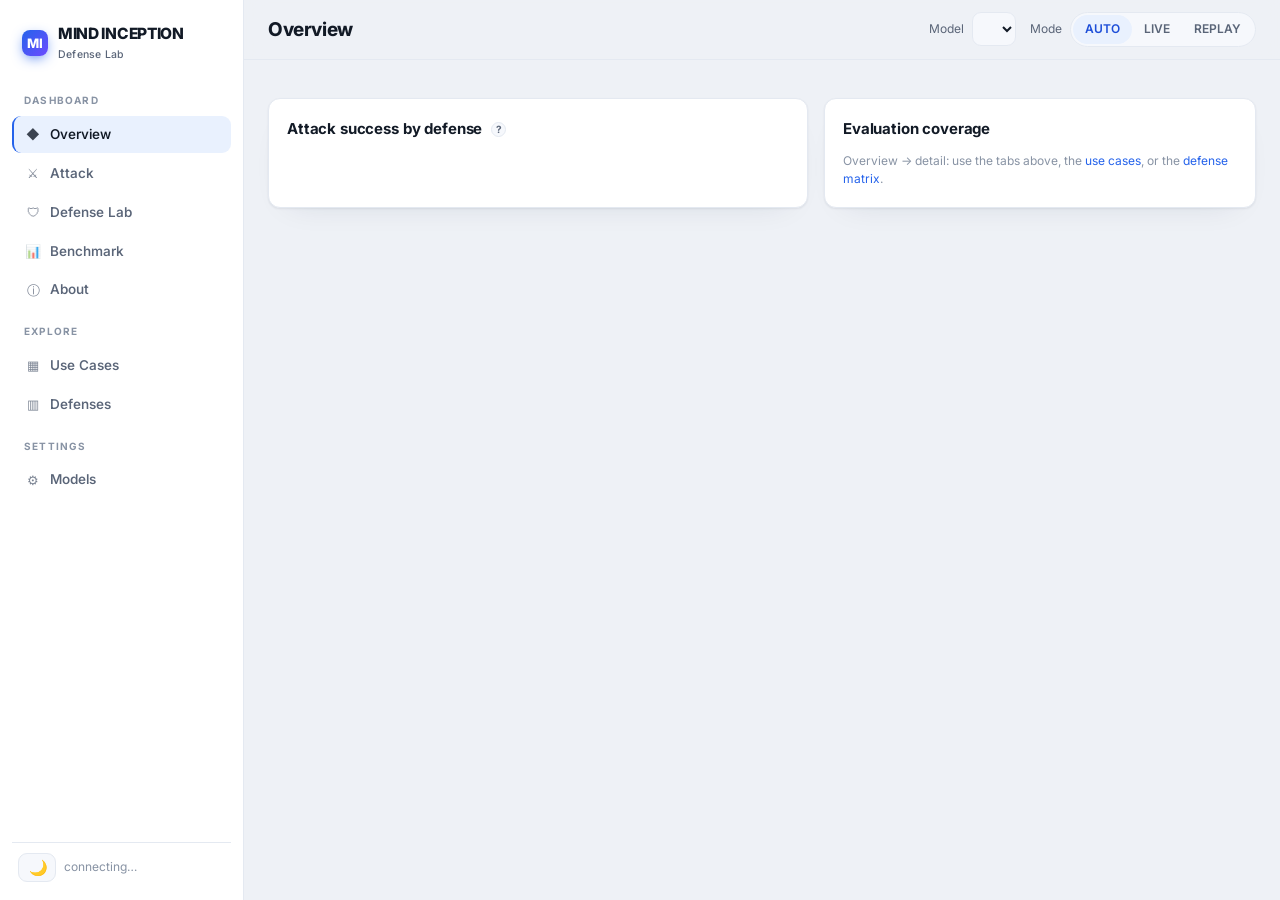
==== commit 7adf1488: "Redesign: professional app shell (left sidebar + top bar), refined type & components, both themes - " ====
--- a/templates/index.html
+++ b/templates/index.html
@@ -8,31 +8,42 @@
 <script>try{var p=new URLSearchParams(location.search).get('theme');var t=p||localStorage.getItem('milab_theme')||(matchMedia('(prefers-color-scheme: light)').matches?'light':'dark');if(p)localStorage.setItem('milab_theme',p);document.documentElement.setAttribute('data-theme',t);}catch(e){}</script>
 </head>
 <body>
-<header>
-  <div class="brand"><span class="dot"></span> MIND INCEPTION <small>· Defense Lab</small></div>
-  <div class="ctrl"><span>Model</span><select id="model"></select></div>
-  <div class="ctrl"><span>Mode</span>
-    <span class="toggle" id="modeToggle">
-      <button data-mode="auto" class="on">AUTO</button>
-      <button data-mode="live">LIVE</button>
-      <button data-mode="replay">REPLAY</button>
-    </span>
-  </div>
-  <div id="apiSlot"></div>
-  <div class="spacer"></div>
-  <div class="health" id="health">connecting…</div>
-</header>
-
-<nav class="tabs" id="tabs">
-  <button data-v="overview" class="on">Overview</button>
-  <button data-v="attack">Attack</button>
-  <button data-v="defense">Defense Lab</button>
-  <button data-v="bench">Benchmark</button>
-  <button data-v="about">About</button>
-  <span class="navsep"></span>
-  <a href="/demo" class="tablink">Use Cases</a>
-  <a href="/defense" class="tablink">Defenses</a>
-</nav>
+<div class="app">
+  <aside class="sidebar">
+    <a class="logo" href="/"><span class="mark">MI</span><span>MIND INCEPTION<small>Defense Lab</small></span></a>
+    <div class="snav-group">Dashboard</div>
+    <nav class="snav" id="tabs">
+      <a data-v="overview" href="/overview" class="on"><span class="ic">◆</span>Overview</a>
+      <a data-v="attack" href="/attack"><span class="ic">⚔</span>Attack</a>
+      <a data-v="defense" href="/lab"><span class="ic">🛡</span>Defense Lab</a>
+      <a data-v="bench" href="/benchmark"><span class="ic">📊</span>Benchmark</a>
+      <a data-v="about" href="/about"><span class="ic">ⓘ</span>About</a>
+    </nav>
+    <div class="snav-group">Explore</div>
+    <nav class="snav">
+      <a href="/demo"><span class="ic">▦</span>Use Cases</a>
+      <a href="/defense"><span class="ic">▥</span>Defenses</a>
+    </nav>
+    <div class="snav-group">Settings</div>
+    <nav class="snav"><a href="/models"><span class="ic">⚙</span>Models</a></nav>
+    <div class="side-foot">
+      <button class="themebtn" id="mlTheme" title="Toggle light / dark"></button>
+      <span class="health small" id="health">connecting…</span>
+    </div>
+  </aside>
+  <div class="content">
+    <div class="topbar">
+      <div class="page-title" id="pageTitle">Overview</div>
+      <span class="spacer"></span>
+      <div class="ctrl"><span>Model</span><select id="model"></select></div>
+      <div class="ctrl"><span>Mode</span>
+        <span class="toggle" id="modeToggle">
+          <button data-mode="auto" class="on">AUTO</button>
+          <button data-mode="live">LIVE</button>
+          <button data-mode="replay">REPLAY</button>
+        </span>
+      </div>
+    </div>
 
 <main>
   <!-- OVERVIEW ----------------------------------------------------------- -->
@@ -220,7 +231,9 @@
       <div id="aboutHealth" class="small dim mono"></div>
     </div>
   </section>
-</main>
+    </main>
+  </div>
+</div>
 
 <script src="/static/apikit.js"></script>
 <script src="/static/defense_methods.js"></script>
--- a/static/style.css
+++ b/static/style.css
@@ -1,230 +1,227 @@
-@import url("https://fonts.googleapis.com/css2?family=Inter:wght@400;500;600;700;800&display=swap");
+@import url("https://fonts.googleapis.com/css2?family=Inter:wght@400;450;500;600;700;800&family=JetBrains+Mono:wght@400;500;600&display=swap");
 
 /* ============================ design tokens ============================ */
 :root{
-  /* dark (default) */
-  --bg:#0a0e14; --panel:#111823; --panel2:#161e2a; --panel3:#0b1017;
-  --line:#232d3b; --line2:#2f3b4d;
-  --ink:#e7edf5; --mut:#94a1b3; --dim:#5f6c7e;
-  --hover:#141c28; --active:#182536; --active-bd:#2b4066;
-  --accent:#4c8dff; --accent-ink:#dbe8ff; --accent-bg:#1b2d4d; --accent-bg2:#233c67; --accent-bd:#2f507e;
-  --shadow:rgba(0,0,0,.38); --shadow-sm:rgba(0,0,0,.25);
-  --mal:#ff5566; --mal-bg:#2a1016; --mal-bd:#5a2230;
-  --clean:#2fe08a; --clean-bg:#07231b; --clean-bd:#1c4a33;
-  --esc:#ffb020; --esc-bg:#241a06; --esc-bd:#60491a;
-  --amber-ink:#ffd27a; --amber-bg:#231c09; --amber-bd:#5a4a1e;
-  --code-ink:#c6d2e2; --track:#1a2230;
-  --fam-baseline:#94a1b3; --fam-surface:#c79bff; --fam-structural:#4c8dff;
-  --fam-detector:#ffb020; --fam-architectural:#2fe08a;
-  /* diagram (svg) tokens */
-  --svg-box:#131b27; --svg-bd:#2b3647; --svg-ink:#dce7f5; --svg-mut:#8a97a8; --svg-arrow:#51627a;
-  --mono:"JetBrains Mono","SFMono-Regular",ui-monospace,Menlo,Consolas,monospace;
+  --bg:#0a0e14; --panel:#0f1620; --panel2:#141c28; --panel3:#0b1017; --elev:#131c2a;
+  --line:#1f2836; --line2:#2b3749;
+  --ink:#eaf0f8; --mut:#8f9cae; --dim:#5c6778;
+  --hover:#15202e; --active:#17273d; --active-bd:#28406a;
+  --accent:#5b9dff; --accent2:#7c5cff; --accent-ink:#dbe8ff; --accent-bg:#17273f; --accent-bg2:#1e3350; --accent-bd:#2f507e;
+  --shadow:rgba(0,0,0,.45); --shadow-sm:rgba(0,0,0,.28);
+  --mal:#ff5d6c; --mal-bg:#2a1016; --mal-bd:#4f2029;
+  --clean:#2fe08a; --clean-bg:#07231b; --clean-bd:#1b4a33;
+  --esc:#ffb84d; --esc-bg:#241a06; --esc-bd:#5a4418;
+  --amber-ink:#ffd27a; --amber-bg:#231c09; --amber-bd:#50431b;
+  --code-ink:#c6d2e2; --track:#19222f;
+  --fam-baseline:#8f9cae; --fam-surface:#c79bff; --fam-structural:#5b9dff;
+  --fam-detector:#ffb84d; --fam-architectural:#2fe08a;
+  --svg-box:#121b28; --svg-bd:#26303f; --svg-ink:#dce7f5; --svg-mut:#8a97a8; --svg-arrow:#4c5e78;
+  --mono:"JetBrains Mono",ui-monospace,Menlo,Consolas,monospace;
   --sans:"Inter",ui-sans-serif,-apple-system,"Segoe UI",Roboto,Helvetica,Arial,sans-serif;
-  --radius:12px;
+  --r:12px; --r-sm:9px; --r-lg:16px; --sbw:244px;
 }
 :root[data-theme="light"]{
-  --bg:#f3f6fa; --panel:#ffffff; --panel2:#f7f9fc; --panel3:#eef2f8;
-  --line:#e3e8f0; --line2:#d2dae5;
-  --ink:#1a2432; --mut:#566072; --dim:#8893a3;
-  --hover:#eef2f8; --active:#e8f0fe; --active-bd:#bcd3f8;
-  --accent:#2563eb; --accent-ink:#1d4ed8; --accent-bg:#e8f0fe; --accent-bg2:#dbe7fd; --accent-bd:#bcd3f8;
-  --shadow:rgba(30,41,59,.12); --shadow-sm:rgba(30,41,59,.07);
-  --mal:#d92d43; --mal-bg:#fdecee; --mal-bd:#f5c2cb;
-  --clean:#0f9d58; --clean-bg:#e8f7ef; --clean-bd:#b5e2c7;
-  --esc:#b5790a; --esc-bg:#fdf3e0; --esc-bd:#eedaa9;
-  --amber-ink:#8a6d1f; --amber-bg:#fbf3dd; --amber-bd:#e9d8a4;
-  --code-ink:#28313f; --track:#e6ebf2;
-  --fam-baseline:#566072; --fam-surface:#8b5cf6; --fam-structural:#2563eb;
-  --fam-detector:#b5790a; --fam-architectural:#0f9d58;
-  --svg-box:#f3f6fb; --svg-bd:#d4dce7; --svg-ink:#1a2432; --svg-mut:#566072; --svg-arrow:#9aa7b8;
+  --bg:#eef1f6; --panel:#ffffff; --panel2:#f6f8fc; --panel3:#f0f3f9; --elev:#ffffff;
+  --line:#e4e9f1; --line2:#d3dbe7;
+  --ink:#121a26; --mut:#5a6578; --dim:#8893a4;
+  --hover:#eef3fb; --active:#e9f1fe; --active-bd:#c3d8fb;
+  --accent:#2563eb; --accent2:#6d4bff; --accent-ink:#1d4ed8; --accent-bg:#e9f1fe; --accent-bg2:#dbe8fd; --accent-bd:#bcd3f8;
+  --shadow:rgba(23,38,66,.14); --shadow-sm:rgba(23,38,66,.08);
+  --mal:#dc2b45; --mal-bg:#fdecee; --mal-bd:#f4c0c9;
+  --clean:#0e9d58; --clean-bg:#e7f7ee; --clean-bd:#b2e1c5;
+  --esc:#b5790a; --esc-bg:#fdf3e0; --esc-bd:#eedaa7;
+  --amber-ink:#8a6d1f; --amber-bg:#fbf3dd; --amber-bd:#e7d6a2;
+  --code-ink:#273040; --track:#e5eaf2;
+  --fam-baseline:#5a6578; --fam-surface:#7c5cff; --fam-structural:#2563eb;
+  --fam-detector:#b5790a; --fam-architectural:#0e9d58;
+  --svg-box:#f4f7fc; --svg-bd:#d7dfea; --svg-ink:#121a26; --svg-mut:#5a6578; --svg-arrow:#9aa7b8;
 }
 
 /* ============================ base ============================ */
 *{box-sizing:border-box}
+html,body{height:100%}
 body{margin:0;background:var(--bg);color:var(--ink);font-family:var(--sans);
-  font-size:14px;line-height:1.5;-webkit-font-smoothing:antialiased}
-body{background:
-  radial-gradient(1100px 480px at 50% -200px, color-mix(in srgb, var(--accent) 9%, transparent), transparent),
-  var(--bg); background-attachment:fixed}
-a{color:var(--accent);text-decoration:none}
-a:hover{text-decoration:underline}
+  font-size:14.5px;line-height:1.55;-webkit-font-smoothing:antialiased;text-rendering:optimizeLegibility}
+a{color:var(--accent);text-decoration:none}a:hover{text-decoration:underline}
+h1,h2,h3,h4{margin:0;font-weight:700;letter-spacing:-.01em}
 .mono{font-family:var(--mono)}
-.muted{color:var(--mut)} .dim{color:var(--dim)} .small{font-size:11.5px}
+.muted{color:var(--mut)}.dim{color:var(--dim)}.small{font-size:12px}
 .spacer{flex:1}
-
-/* ============================ header + nav ============================ */
-header{position:sticky;top:0;z-index:20;background:color-mix(in srgb, var(--panel) 86%, transparent);
-  backdrop-filter:blur(10px);border-bottom:1px solid var(--line);
-  padding:11px 20px;display:flex;align-items:center;gap:16px;flex-wrap:wrap}
-.brand{font-weight:800;letter-spacing:.2px;font-size:16px;display:flex;align-items:center;gap:10px}
-.brand .dot{width:9px;height:9px;border-radius:50%;background:var(--mal);box-shadow:0 0 10px var(--mal);
-  animation:pulse 2.6s ease-in-out infinite}
-@keyframes pulse{0%,100%{box-shadow:0 0 7px var(--mal)}50%{box-shadow:0 0 15px var(--mal)}}
-.brand small{color:var(--mut);font-weight:500;letter-spacing:0}
+::-webkit-scrollbar{width:10px;height:10px}
+::-webkit-scrollbar-thumb{background:var(--line2);border-radius:10px;border:2px solid transparent;background-clip:padding-box}
+::-webkit-scrollbar-track{background:transparent}
+
+/* ============================ app shell ============================ */
+.app{display:flex;min-height:100vh}
+.sidebar{width:var(--sbw);flex:none;position:sticky;top:0;height:100vh;overflow-y:auto;
+  background:var(--panel);border-right:1px solid var(--line);display:flex;flex-direction:column;gap:2px;padding:14px 12px}
+.logo{display:flex;align-items:center;gap:10px;padding:8px 10px 14px;font-weight:800;font-size:15.5px;letter-spacing:-.02em;color:var(--ink)}
+.logo:hover{text-decoration:none}
+.logo .mark{width:26px;height:26px;border-radius:8px;flex:none;display:grid;place-items:center;color:#fff;font-size:13px;
+  background:linear-gradient(135deg,var(--accent),var(--accent2));box-shadow:0 4px 14px -4px var(--accent)}
+.logo small{display:block;color:var(--mut);font-weight:500;font-size:10.5px;letter-spacing:.02em;margin-top:1px}
+.snav-group{font-size:10px;text-transform:uppercase;letter-spacing:.12em;color:var(--dim);font-weight:700;padding:14px 12px 5px}
+.snav{display:flex;flex-direction:column;gap:2px}
+.snav a{display:flex;align-items:center;gap:9px;padding:8px 11px;border-radius:var(--r-sm);color:var(--mut);
+  font-weight:550;font-size:13.5px;border-left:2px solid transparent}
+.snav a:hover{background:var(--hover);color:var(--ink);text-decoration:none}
+.snav a.on{background:var(--active);color:var(--ink);border-left-color:var(--accent)}
+.snav a .ic{width:16px;text-align:center;opacity:.8;font-size:13px}
+.side-foot{margin-top:auto;padding:10px 6px 4px;border-top:1px solid var(--line);display:flex;align-items:center;gap:8px;flex-wrap:wrap}
+
+.content{flex:1;min-width:0;display:flex;flex-direction:column}
+.topbar{position:sticky;top:0;z-index:15;display:flex;align-items:center;gap:14px;flex-wrap:wrap;
+  padding:12px 24px;background:color-mix(in srgb,var(--bg) 82%,transparent);backdrop-filter:blur(10px);border-bottom:1px solid var(--line)}
+.page-title{font-size:19px;font-weight:750;letter-spacing:-.02em}
+.page-sub{color:var(--mut);font-size:12.5px}
+main{padding:24px;max-width:1240px;width:100%;margin:0 auto;flex:1}
 .ctrl{display:flex;align-items:center;gap:8px;color:var(--mut);font-size:12px}
-.health{font-size:12px;color:var(--dim)} .health b{color:var(--mut);font-weight:600}
-
-nav.tabs{display:flex;gap:2px;flex-wrap:wrap;padding:0 16px;border-bottom:1px solid var(--line);
-  background:color-mix(in srgb, var(--panel) 55%, transparent);position:relative;z-index:2}
-nav.tabs button{background:transparent;border:0;border-bottom:2px solid transparent;border-radius:0;
-  padding:12px 15px;color:var(--mut);font-weight:600;font-size:13.5px}
-nav.tabs button:hover{color:var(--ink);background:var(--hover)}
-nav.tabs button.on{color:var(--ink);border-bottom-color:var(--accent)}
-.navsep{flex:1}
-nav.tabs a.tablink{color:var(--mut);font-weight:600;padding:12px 13px;border-bottom:2px solid transparent;
-  display:inline-flex;align-items:center;gap:5px;font-size:13.5px}
-nav.tabs a.tablink::after{content:"↗";font-size:11px;opacity:.55}
-nav.tabs a.tablink:hover{color:var(--ink);background:var(--hover);text-decoration:none}
-
-main{padding:20px;max-width:1300px;margin:0 auto;position:relative;z-index:1}
-.view{display:none}.view.on{display:block}
-.grid{display:grid;gap:14px}
+.health{font-size:12px;color:var(--dim)}.health b{color:var(--mut);font-weight:600}
+.view{display:none}.view.on{display:block;animation:fade .18s ease}
+@keyframes fade{from{opacity:0;transform:translateY(3px)}to{opacity:1;transform:none}}
+.grid{display:grid;gap:16px}
 .row{display:flex;gap:12px;align-items:center;flex-wrap:wrap}
+
+@media(max-width:900px){
+  .app{flex-direction:column}
+  .sidebar{width:100%;height:auto;position:static;flex-direction:row;flex-wrap:wrap;align-items:center;gap:4px}
+  .snav{flex-direction:row;flex-wrap:wrap}.snav-group{display:none}.side-foot{margin:0;border:0;padding:0}
+  .logo{padding:4px 8px}.snav a{border-left:0}
+}
 
 /* ============================ controls ============================ */
 select,button,input,textarea{font:inherit;color:var(--ink);background:var(--panel2);
-  border:1px solid var(--line);border-radius:9px;padding:7px 10px}
-button{cursor:pointer;transition:background .14s,border-color .14s,box-shadow .14s}
+  border:1px solid var(--line);border-radius:var(--r-sm);padding:7px 11px}
+select,input{min-height:34px}
+button{cursor:pointer;transition:background .14s,border-color .14s,box-shadow .14s,transform .05s}
 button:hover{border-color:var(--line2);background:var(--hover)}
-button.primary{background:var(--accent-bg);color:var(--accent-ink);border-color:var(--accent-bd);font-weight:600;
-  box-shadow:0 0 0 0 var(--accent)}
-button.primary:hover{background:var(--accent-bg2);border-color:var(--accent)}
+button:active{transform:translateY(1px)}
+button.primary{background:var(--accent);color:#fff;border-color:transparent;font-weight:600;box-shadow:0 6px 18px -8px var(--accent)}
+button.primary:hover{filter:brightness(1.07);background:var(--accent)}
 button:disabled{opacity:.45;cursor:not-allowed}
-.toggle{display:inline-flex;border:1px solid var(--line);border-radius:999px;overflow:hidden;background:var(--panel2)}
-.toggle button{border:0;border-radius:0;background:transparent;padding:6px 12px;color:var(--mut);font-size:12px}
+.toggle{display:inline-flex;border:1px solid var(--line);border-radius:999px;overflow:hidden;background:var(--panel2);padding:2px}
+.toggle button{border:0;border-radius:999px;background:transparent;padding:5px 12px;color:var(--mut);font-size:12px;font-weight:600}
 .toggle button.on{background:var(--accent-bg);color:var(--accent-ink)}
 .toggle button.on.live{background:var(--mal-bg);color:var(--mal)}
-.themebtn{border:1px solid var(--line);background:var(--panel2);border-radius:9px;padding:6px 10px;font-size:14px;line-height:1}
-.apiwrap{position:relative;display:inline-flex;gap:8px;align-items:center}
-.apibtn{font-size:12.5px;padding:7px 12px;border-radius:9px;border:1px solid var(--line);background:var(--panel2);color:var(--ink)}
+.themebtn{border:1px solid var(--line);background:var(--panel2);border-radius:var(--r-sm);padding:6px 10px;font-size:15px;line-height:1;width:38px;text-align:center}
+.apiwrap{display:inline-flex;gap:8px;align-items:center}
+.apibtn{font-size:12.5px;padding:7px 12px;border-radius:var(--r-sm);border:1px solid var(--line);background:var(--panel2);color:var(--ink);display:inline-block}
 .apibtn:hover{background:var(--hover);text-decoration:none}
 .apibtn.set{border-color:var(--clean-bd);color:var(--clean)}
 
 /* ============================ surfaces ============================ */
-.card{background:var(--panel);border:1px solid var(--line);border-radius:var(--radius);padding:16px;
-  box-shadow:0 1px 2px var(--shadow-sm), 0 12px 28px -18px var(--shadow)}
-.card h3{margin:0 0 4px;font-size:14px;font-weight:700;letter-spacing:.1px}
-.hint{font-size:11.5px;color:var(--dim)}
-.scroll{overflow:auto;max-height:70vh;border:1px solid var(--line);border-radius:var(--radius)}
-.panel-v{display:flex;flex-direction:column;gap:10px}
-
-.badge{display:inline-flex;align-items:center;gap:6px;font-weight:700;font-size:12px;
-  padding:4px 10px;border-radius:999px;border:1px solid}
+.card{background:var(--panel);border:1px solid var(--line);border-radius:var(--r);padding:18px;
+  box-shadow:0 1px 2px var(--shadow-sm),0 14px 34px -22px var(--shadow)}
+.card h3{font-size:15px;font-weight:700;letter-spacing:-.01em}
+.hint{font-size:12px;color:var(--dim)}
+.scroll{overflow:auto;max-height:70vh;border:1px solid var(--line);border-radius:var(--r)}
+.panel-v{display:flex;flex-direction:column;gap:12px}
+.badge{display:inline-flex;align-items:center;gap:6px;font-weight:700;font-size:11.5px;padding:4px 11px;border-radius:999px;border:1px solid}
 .b-mal{color:var(--mal);border-color:var(--mal-bd);background:var(--mal-bg)}
 .b-clean{color:var(--clean);border-color:var(--clean-bd);background:var(--clean-bg)}
 .b-esc{color:var(--esc);border-color:var(--esc-bd);background:var(--esc-bg)}
 .b-unk{color:var(--mut);border-color:var(--line);background:var(--panel2)}
-.tag{font-size:10px;text-transform:uppercase;letter-spacing:.6px;padding:2px 7px;border-radius:5px;
-  border:1px solid var(--line);color:var(--mut)}
-.famtag{font-size:10px;text-transform:uppercase;letter-spacing:.5px;font-weight:700}
-.pill{font-size:11px;padding:2px 8px;border-radius:999px;border:1px solid var(--line);color:var(--mut)}
+.tag{font-size:10px;text-transform:uppercase;letter-spacing:.06em;padding:3px 7px;border-radius:5px;border:1px solid var(--line);color:var(--mut)}
+.famtag{font-size:10px;text-transform:uppercase;letter-spacing:.05em;font-weight:700}
+.pill{font-size:11px;padding:2px 9px;border-radius:999px;border:1px solid var(--line);color:var(--mut)}
 .vbig{font-size:26px;font-weight:800}
-
-pre.code{background:var(--panel3);border:1px solid var(--line);border-radius:9px;padding:10px;
-  overflow:auto;max-height:260px;font-family:var(--mono);font-size:12px;color:var(--code-ink);white-space:pre-wrap}
+pre.code{background:var(--panel3);border:1px solid var(--line);border-radius:var(--r-sm);padding:11px;overflow:auto;max-height:260px;
+  font-family:var(--mono);font-size:12px;color:var(--code-ink);white-space:pre-wrap;line-height:1.5}
 pre.code .trace{color:var(--amber-ink);background:var(--amber-bg);border-radius:3px}
-.reason{background:var(--panel3);border:1px solid var(--line);border-left:3px solid var(--accent);
-  border-radius:9px;padding:10px;font-size:12.5px;color:var(--code-ink);max-height:260px;overflow:auto;white-space:pre-wrap}
+.reason{background:var(--panel3);border:1px solid var(--line);border-left:3px solid var(--accent);border-radius:var(--r-sm);
+  padding:11px;font-size:12.5px;color:var(--code-ink);max-height:260px;overflow:auto;white-space:pre-wrap;line-height:1.55}
 .trace-box{border-left-color:var(--amber-ink);color:var(--amber-ink);background:var(--amber-bg)}
 
 /* ============================ tables ============================ */
 table{width:100%;border-collapse:collapse;font-size:12.5px}
-th,td{padding:8px 9px;text-align:left;border-bottom:1px solid var(--line)}
-th{color:var(--mut);font-weight:600;position:sticky;top:0;background:var(--panel);cursor:pointer;user-select:none}
+th,td{padding:9px 10px;text-align:left;border-bottom:1px solid var(--line)}
+th{color:var(--mut);font-weight:600;font-size:11px;text-transform:uppercase;letter-spacing:.05em;
+  position:sticky;top:0;background:var(--panel);cursor:pointer;user-select:none}
 td.num,th.num{text-align:right;font-family:var(--mono)}
-tr:hover td{background:var(--hover)}
-
-/* ============================ kpi + legend + chart ============================ */
-.kpi{display:flex;gap:12px;flex-wrap:wrap}
-.kpi .k{flex:1;min-width:120px;background:var(--panel2);border:1px solid var(--line);border-radius:var(--radius);padding:12px;
-  box-shadow:0 1px 2px var(--shadow-sm)}
-.kpi .k .n{font-size:22px;font-weight:800;font-family:var(--mono)}
-.kpi .k .l{font-size:11px;color:var(--mut);text-transform:uppercase;letter-spacing:.5px}
+tbody tr:hover td{background:var(--hover)}
+
+/* ============================ kpi / chart ============================ */
+.kpi{display:grid;grid-template-columns:repeat(auto-fit,minmax(150px,1fr));gap:14px}
+.kpi .k{position:relative;background:var(--panel);border:1px solid var(--line);border-radius:var(--r);padding:16px 16px 14px;
+  overflow:hidden;box-shadow:0 1px 2px var(--shadow-sm)}
+.kpi .k::before{content:"";position:absolute;left:0;top:0;bottom:0;width:3px;background:var(--accent);opacity:.8}
+.kpi .k .n{font-size:26px;font-weight:800;font-family:var(--mono);letter-spacing:-.02em;line-height:1.1}
+.kpi .k .l{font-size:10.5px;color:var(--mut);text-transform:uppercase;letter-spacing:.06em;margin-top:4px}
 .legend{display:flex;gap:14px;flex-wrap:wrap;font-size:11.5px;color:var(--mut)}
 .legend span{display:inline-flex;align-items:center;gap:5px}
 .legend i{width:10px;height:10px;border-radius:3px;display:inline-block}
-.bar{height:8px;border-radius:4px;background:var(--track);overflow:hidden;min-width:60px}
-.bar>i{display:block;height:100%}
+.bar{height:8px;border-radius:4px;background:var(--track);overflow:hidden;min-width:60px}.bar>i{display:block;height:100%}
 .progress{height:10px;border-radius:6px;background:var(--track);overflow:hidden}
-.progress>i{display:block;height:100%;background:linear-gradient(90deg,var(--accent-bd),var(--accent));width:0}
-
-/* ============================ flip + phases ============================ */
-.flip{display:grid;grid-template-columns:1fr 54px 1fr;gap:10px;align-items:stretch}
+.progress>i{display:block;height:100%;background:linear-gradient(90deg,var(--accent2),var(--accent));width:0;transition:width .3s}
+
+/* ============================ flip / phases ============================ */
+.flip{display:grid;grid-template-columns:1fr 54px 1fr;gap:12px;align-items:stretch}
 .flip .mid{display:flex;align-items:center;justify-content:center;color:var(--dim);font-size:26px}
 .phases{display:flex;flex-direction:column}
-.phase{background:var(--panel);border:1px solid var(--line);border-radius:var(--radius);padding:14px;position:relative;
-  box-shadow:0 1px 2px var(--shadow-sm)}
-.phases .phase + .phase{margin-top:28px}
-.phases .phase + .phase::before{content:"▼";position:absolute;top:-24px;left:30px;color:var(--accent);font-size:15px}
+.phase{background:var(--panel);border:1px solid var(--line);border-radius:var(--r);padding:16px;position:relative;box-shadow:0 1px 2px var(--shadow-sm)}
+.phases .phase+.phase{margin-top:30px}
+.phases .phase+.phase::before{content:"▼";position:absolute;top:-25px;left:30px;color:var(--accent);font-size:15px}
 .phhead{display:flex;align-items:center;gap:12px;margin-bottom:8px}
-.phnum{font-family:var(--mono);font-weight:800;font-size:12px;letter-spacing:1.5px;color:var(--accent);
-  border:1px solid var(--accent-bd);background:var(--accent-bg);border-radius:8px;padding:6px 10px;min-width:62px;text-align:center}
+.phnum{font-family:var(--mono);font-weight:800;font-size:12px;letter-spacing:.1em;color:var(--accent);
+  border:1px solid var(--accent-bd);background:var(--accent-bg);border-radius:8px;padding:6px 10px;min-width:64px;text-align:center}
 .phnum.seed{color:var(--amber-ink);border-color:var(--amber-bd);background:var(--amber-bg)}
 .phnum.root{color:var(--clean);border-color:var(--clean-bd);background:var(--clean-bg)}
 .phnum.spawn{color:var(--fam-surface);border-color:var(--line2);background:var(--panel3)}
 .pgrid{display:grid;grid-template-columns:1fr 1fr;gap:12px;margin-top:8px}
 @media(max-width:820px){.pgrid{grid-template-columns:1fr}}
-.plabel{font-size:11px;color:var(--mut);text-transform:uppercase;letter-spacing:.4px;margin-bottom:5px;display:flex;align-items:center;gap:8px}
-textarea.ta{width:100%;min-height:150px;resize:vertical;background:var(--panel3);border:1px solid var(--line);
-  border-radius:9px;padding:10px;font-family:var(--mono);font-size:12px;color:var(--code-ink);line-height:1.5}
-textarea.ta:focus{outline:none;border-color:var(--accent-bd);box-shadow:0 0 0 2px var(--accent-bg)}
+.plabel{font-size:11px;color:var(--mut);text-transform:uppercase;letter-spacing:.05em;margin-bottom:5px;display:flex;align-items:center;gap:8px}
+textarea.ta{width:100%;min-height:150px;resize:vertical;background:var(--panel3);border:1px solid var(--line);border-radius:var(--r-sm);
+  padding:11px;font-family:var(--mono);font-size:12px;color:var(--code-ink);line-height:1.55}
+textarea.ta:focus{outline:none;border-color:var(--accent);box-shadow:0 0 0 3px var(--accent-bg)}
 .pout .reason{min-height:150px}
 button.runp{font-size:12px;padding:6px 14px;background:var(--accent-bg);border-color:var(--accent-bd);color:var(--accent-ink)}
 button.runp:hover{background:var(--accent-bg2)}
 button.mini{font-size:11px;padding:3px 9px;border-radius:7px}
-.olabel{font-size:10px;text-transform:uppercase;letter-spacing:.5px;color:var(--mut);font-weight:700}
-.otext{white-space:pre-wrap;color:var(--code-ink);font-size:12.5px;margin-top:3px}
-pre.ans{margin:3px 0 0;background:var(--clean-bg);border:1px solid var(--clean-bd);border-left:3px solid var(--clean);
-  border-radius:9px;padding:9px;font-family:var(--mono);font-size:12px;color:var(--ink);white-space:pre-wrap;overflow:auto}
+.olabel{font-size:10px;text-transform:uppercase;letter-spacing:.06em;color:var(--mut);font-weight:700}
+.otext{white-space:pre-wrap;color:var(--code-ink);font-size:12.5px;margin-top:3px;line-height:1.55}
+pre.ans{margin:3px 0 0;background:var(--clean-bg);border:1px solid var(--clean-bd);border-left:3px solid var(--clean);border-radius:var(--r-sm);
+  padding:10px;font-family:var(--mono);font-size:12px;color:var(--ink);white-space:pre-wrap;overflow:auto}
 
 /* ============================ lists ============================ */
-.sample-list{max-height:62vh;overflow:auto;display:flex;flex-direction:column;gap:3px}
-.sitem{display:flex;gap:8px;align-items:center;padding:7px 9px;border:1px solid transparent;border-radius:9px;cursor:pointer}
+.sample-list{max-height:64vh;overflow:auto;display:flex;flex-direction:column;gap:2px}
+.sitem{display:flex;gap:8px;align-items:center;padding:8px 10px;border:1px solid transparent;border-radius:var(--r-sm);cursor:pointer}
 .sitem:hover{background:var(--hover)}.sitem.on{background:var(--active);border-color:var(--active-bd)}
-.sdot{width:7px;height:7px;border-radius:50%;flex:none}
-.sdot.m{background:var(--mal)}.sdot.b{background:var(--clean)}
-.mname{display:flex;align-items:center;gap:8px;padding:8px 10px;border:1px solid transparent;border-radius:9px;cursor:pointer;font-size:13px}
-.mname:hover{background:var(--hover)}
-.mname.on{background:var(--active);border-color:var(--active-bd)}
+.sdot{width:7px;height:7px;border-radius:50%;flex:none}.sdot.m{background:var(--mal)}.sdot.b{background:var(--clean)}
+.mname{display:flex;align-items:center;gap:8px;padding:9px 11px;border:1px solid transparent;border-radius:var(--r-sm);cursor:pointer;font-size:13px}
+.mname:hover{background:var(--hover)}.mname.on{background:var(--active);border-color:var(--active-bd)}
 .sdot2{width:8px;height:8px;border-radius:50%;flex:none}
 details summary{cursor:pointer;color:var(--mut);font-size:12px;padding:4px 0}
 
-/* ============================ defense cards ============================ */
-.deflist{display:grid;grid-template-columns:repeat(auto-fill,minmax(320px,1fr));gap:12px}
-.defcard{background:var(--panel);border:1px solid var(--line);border-radius:var(--radius);padding:12px;position:relative}
-.defcard.block{border-color:var(--clean-bd)} .defcard.fail{border-color:var(--mal-bd)}
+/* ============================ defense / use-case cards ============================ */
+.deflist{display:grid;grid-template-columns:repeat(auto-fill,minmax(320px,1fr));gap:14px}
+.defcard{background:var(--panel);border:1px solid var(--line);border-radius:var(--r);padding:14px;position:relative}
+.defcard.block{border-color:var(--clean-bd)}.defcard.fail{border-color:var(--mal-bd)}
 .defcard .top{display:flex;justify-content:space-between;align-items:start;gap:8px;margin-bottom:8px}
 .chk{font-size:12px;font-weight:700}.chk.ok{color:var(--clean)}.chk.no{color:var(--mal)}
-
-/* ============================ use-case cards ============================ */
-.usecard{background:var(--panel);border:1px solid var(--line);border-radius:var(--radius);padding:0;overflow:hidden;
-  cursor:pointer;transition:.14s;position:relative;isolation:isolate;box-shadow:0 1px 2px var(--shadow-sm)}
-.usecard:hover{border-color:var(--accent-bd);transform:translateY(-2px);box-shadow:0 14px 30px -18px var(--shadow)}
-.usecard .ucbody{padding:14px;position:relative;z-index:1}
+.usecard{background:var(--panel);border:1px solid var(--line);border-radius:var(--r);padding:0;overflow:hidden;cursor:pointer;
+  transition:.16s;position:relative;isolation:isolate;box-shadow:0 1px 2px var(--shadow-sm)}
+.usecard:hover{border-color:var(--accent-bd);transform:translateY(-3px);box-shadow:0 18px 36px -22px var(--shadow)}
+.usecard .ucbody{padding:16px;position:relative;z-index:1}
 .usecard .uctop{height:5px}
-.usecard::after{content:"";position:absolute;inset:0;z-index:0;border-radius:var(--radius);opacity:.5;
-  background:radial-gradient(120% 120% at 100% 0%, var(--tint, transparent) 0%, transparent 45%);pointer-events:none}
-.usecard.hasbg::before{content:"";position:absolute;inset:0;z-index:0;border-radius:var(--radius);
+.usecard::after{content:"";position:absolute;inset:0;z-index:0;border-radius:var(--r);opacity:.5;
+  background:radial-gradient(130% 120% at 100% 0%,var(--tint,transparent) 0%,transparent 46%);pointer-events:none}
+.usecard.hasbg::before{content:"";position:absolute;inset:0;z-index:0;border-radius:var(--r);
   background-image:var(--cardbg);background-size:cover;background-position:center;opacity:.20;pointer-events:none}
-.usecard.hasbg::after{background:linear-gradient(180deg, color-mix(in srgb,var(--panel) 40%,transparent), var(--panel));opacity:1}
-.famchip{font-size:10px;text-transform:uppercase;letter-spacing:.5px;font-weight:700;padding:2px 7px;border-radius:5px;border:1px solid var(--line)}
+.usecard.hasbg::after{background:linear-gradient(180deg,color-mix(in srgb,var(--panel) 38%,transparent),var(--panel));opacity:1}
+.famchip{font-size:10px;text-transform:uppercase;letter-spacing:.05em;font-weight:700;padding:3px 8px;border-radius:5px;border:1px solid var(--line)}
 
 /* ============================ misc ============================ */
-.help{display:inline-flex;align-items:center;justify-content:center;width:15px;height:15px;
-  border-radius:50%;border:1px solid var(--line);color:var(--mut);font-size:10px;font-weight:700;
-  cursor:help;margin-left:5px;position:relative;vertical-align:middle;background:var(--panel2)}
+.help{display:inline-flex;align-items:center;justify-content:center;width:15px;height:15px;border-radius:50%;
+  border:1px solid var(--line);color:var(--mut);font-size:10px;font-weight:700;cursor:help;margin-left:5px;position:relative;vertical-align:middle;background:var(--panel2)}
 .help:hover{color:var(--ink);border-color:var(--accent)}
-.help::after{content:attr(data-tip);position:absolute;bottom:140%;left:50%;transform:translateX(-50%);
-  min-width:180px;max-width:280px;background:var(--panel);border:1px solid var(--accent-bd);border-radius:9px;
-  padding:8px 10px;font-size:11.5px;font-weight:400;line-height:1.4;color:var(--ink);text-align:left;
-  white-space:normal;opacity:0;pointer-events:none;transition:.12s;z-index:60;box-shadow:0 10px 30px var(--shadow)}
+.help::after{content:attr(data-tip);position:absolute;bottom:150%;left:50%;transform:translateX(-50%);min-width:180px;max-width:280px;
+  background:var(--elev);border:1px solid var(--accent-bd);border-radius:var(--r-sm);padding:9px 11px;font-size:11.5px;font-weight:450;
+  line-height:1.45;color:var(--ink);text-align:left;white-space:normal;opacity:0;pointer-events:none;transition:.12s;z-index:60;box-shadow:0 12px 34px var(--shadow)}
 .help:hover::after{opacity:1}
-.goal{font-size:10px;font-weight:700;letter-spacing:.3px;margin-left:4px}
-.goal.down,.goal.up{color:var(--clean)}
-.mchips{display:flex;flex-wrap:wrap;gap:5px;margin-top:8px}
-.mchip{font-size:11px;background:var(--active);border:1px solid var(--active-bd);border-radius:999px;padding:3px 8px;display:flex;gap:6px;align-items:center}
+.goal{font-size:10px;font-weight:700;letter-spacing:.02em;margin-left:4px}.goal.down,.goal.up{color:var(--clean)}
+.mchips{display:flex;flex-wrap:wrap;gap:6px;margin-top:8px}
+.mchip{font-size:11px;background:var(--active);border:1px solid var(--active-bd);border-radius:999px;padding:3px 9px;display:flex;gap:6px;align-items:center}
 .mchip b{cursor:pointer;color:var(--mal)}
-.spin{display:inline-block;width:12px;height:12px;border:2px solid var(--line2);border-top-color:var(--accent);
-  border-radius:50%;animation:sp .7s linear infinite;vertical-align:-2px}
+.spin{display:inline-block;width:12px;height:12px;border:2px solid var(--line2);border-top-color:var(--accent);border-radius:50%;animation:sp .7s linear infinite;vertical-align:-2px}
 @keyframes sp{to{transform:rotate(360deg)}}
 @media(max-width:900px){.flip{grid-template-columns:1fr}.flip .mid{transform:rotate(90deg)}}
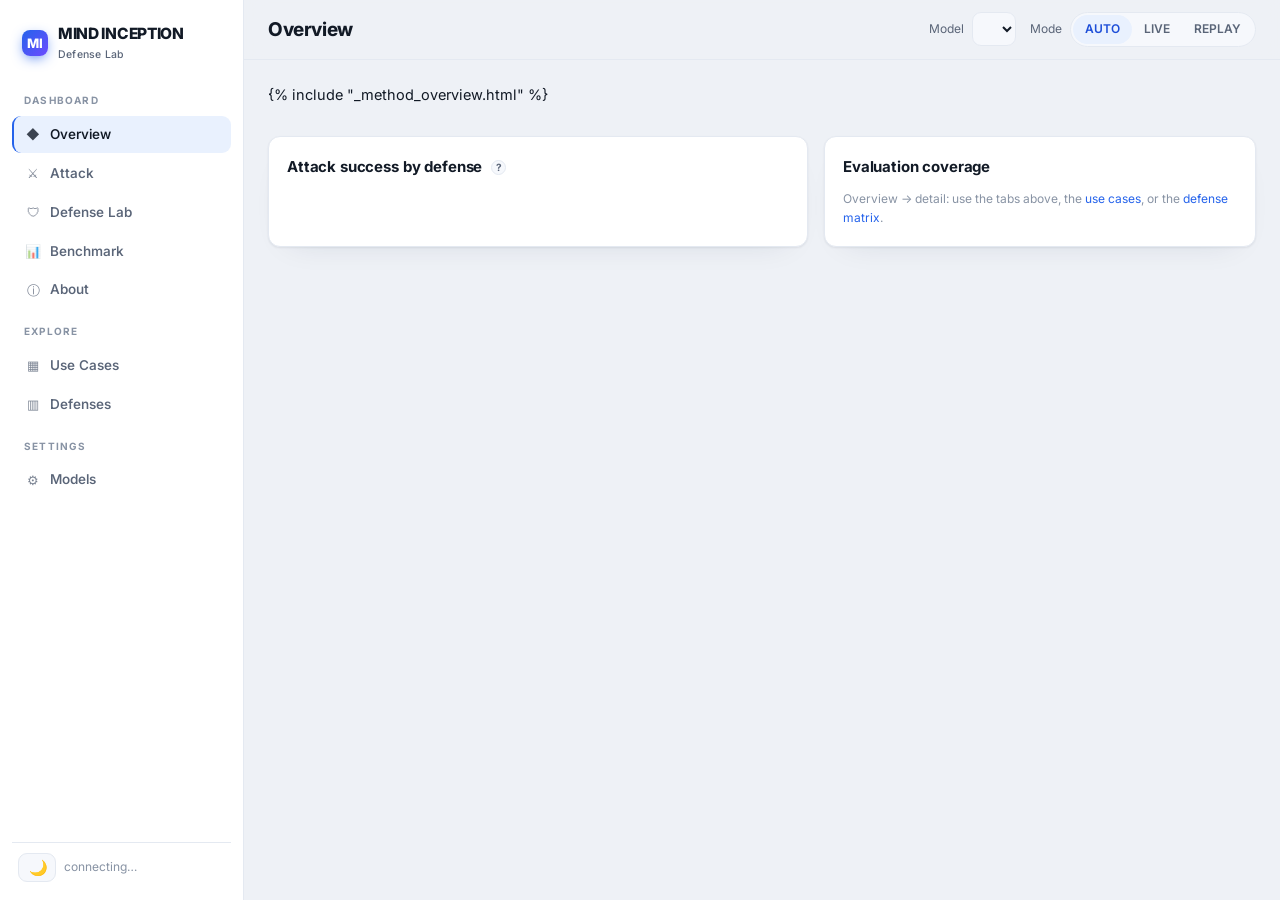
==== commit 9d4bb527: "Cyberpunk MIND INCEPTION method overview (replaces the stick-figure slide) - neon RAW/SEED/ROOT/SPAW" ====
--- a/templates/index.html
+++ b/templates/index.html
@@ -48,7 +48,8 @@
 <main>
   <!-- OVERVIEW ----------------------------------------------------------- -->
   <section class="view on" id="v-overview">
-    <div class="kpi" id="ovKpi"></div>
+    {% include "_method_overview.html" %}
+    <div class="kpi" id="ovKpi" style="margin-top:16px"></div>
     <div class="grid" style="grid-template-columns:1.25fr 1fr;margin-top:14px">
       <div class="card">
         <div class="row"><h3>Attack success by defense
--- a/static/style.css
+++ b/static/style.css
@@ -225,3 +225,7 @@
 .spin{display:inline-block;width:12px;height:12px;border:2px solid var(--line2);border-top-color:var(--accent);border-radius:50%;animation:sp .7s linear infinite;vertical-align:-2px}
 @keyframes sp{to{transform:rotate(360deg)}}
 @media(max-width:900px){.flip{grid-template-columns:1fr}.flip .mid{transform:rotate(90deg)}}
+
+/* ---- cyberpunk method poster ---- */
+.method-poster{border-radius:16px;overflow:hidden;box-shadow:0 20px 50px -24px rgba(0,0,0,.6),0 0 0 1px var(--line)}
+.method-poster svg{display:block}
